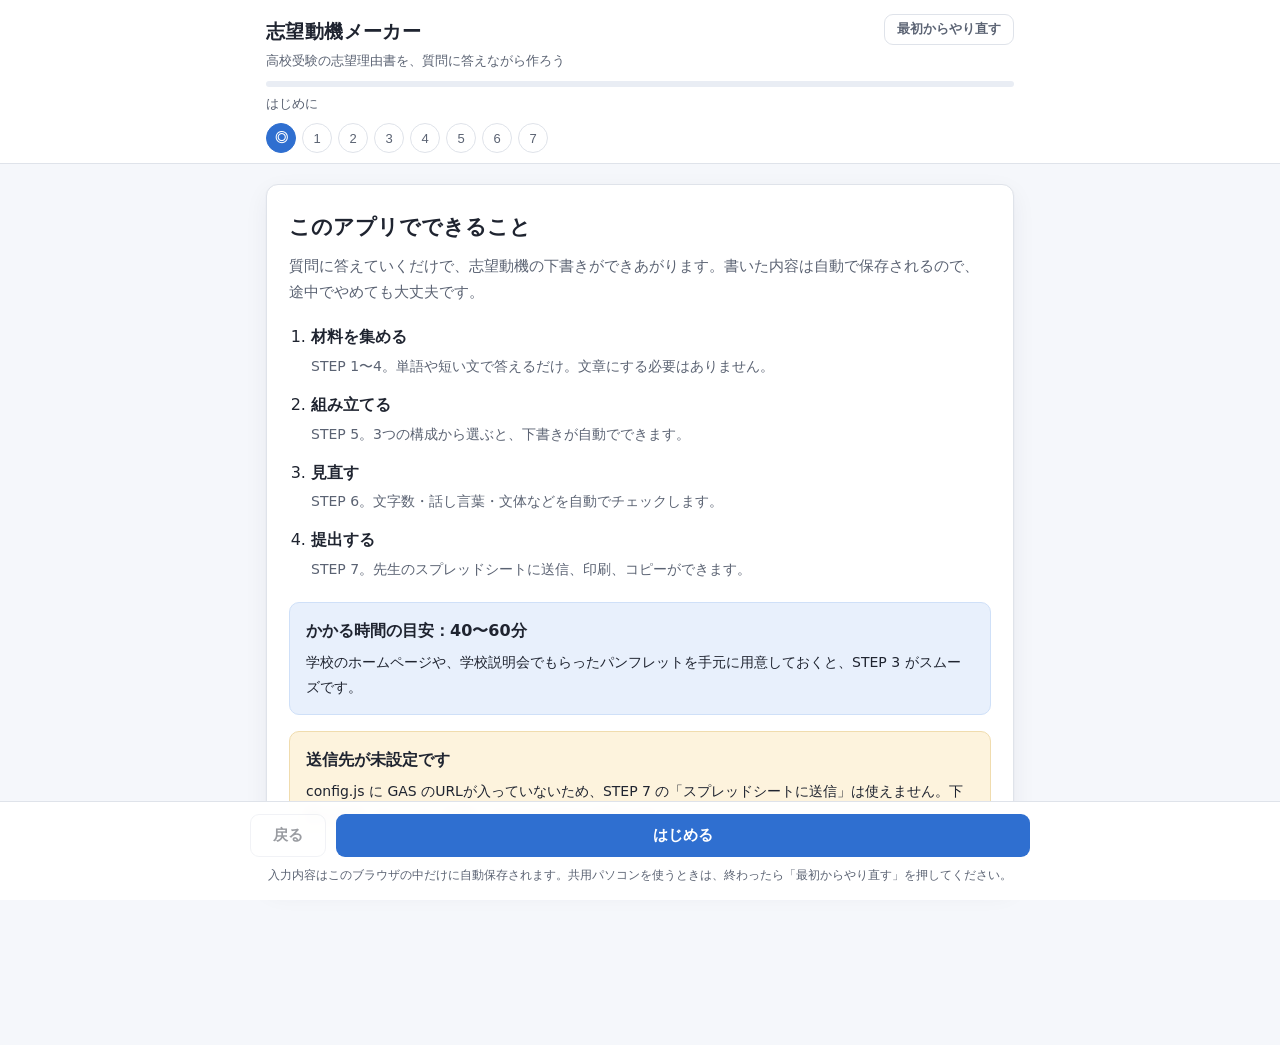
==== index.html @ b49b12eb "志望動機メーカー（高校受験向け志望理由書作成アプリ）を作成 構想からステップを踏んで実装した、中学生が高校受験の志望動機を 自分の言葉でまとめるためのWebアプリ。  ## 構成 - 7ステップのワー" ====
<!DOCTYPE html>
<html lang="ja">
<head>
  <meta charset="UTF-8">
  <meta name="viewport" content="width=device-width, initial-scale=1">
  <title>志望動機メーカー｜高校受験の志望理由書づくり</title>
  <meta name="description" content="質問に答えるだけで、高校受験の志望動機（志望理由書）の下書きが作れるワークシートアプリ。">
  <link rel="stylesheet" href="assets/css/style.css">
</head>
<body>

  <header class="header">
    <div class="header__inner">
      <div class="header__titles">
        <h1 id="appTitle">志望動機メーカー</h1>
        <p id="appSubtitle"></p>
      </div>
      <button type="button" id="resetBtn" class="btn btn--ghost">最初からやり直す</button>
    </div>

    <div class="progress">
      <div class="progress__track"><i id="progressFill" class="progress__fill"></i></div>
      <div class="progress__meta">
        <span id="stepLabel"></span>
        <span id="saveIndicator" class="saveIndicator">保存しました</span>
      </div>
      <nav id="stepTabs" class="tabs" aria-label="ステップ移動"></nav>
    </div>
  </header>

  <main id="view" class="view"></main>

  <footer class="footer">
    <div class="footer__nav">
      <button type="button" id="prevBtn" class="btn btn--sub">戻る</button>
      <button type="button" id="nextBtn" class="btn btn--primary">次へ進む</button>
    </div>
    <p class="footer__note">入力内容はこのブラウザの中だけに自動保存されます。共用パソコンを使うときは、終わったら「最初からやり直す」を押してください。</p>
  </footer>

  <!-- 印刷専用（画面には表示されない） -->
  <div id="printArea" class="printArea" aria-hidden="true"></div>

  <script src="config.js"></script>
  <script src="assets/js/questions.js"></script>
  <script src="assets/js/compose.js"></script>
  <script src="assets/js/checklist.js"></script>
  <script src="assets/js/api.js"></script>
  <script src="assets/js/app.js"></script>
</body>
</html>
---- assets/css/style.css ----
/* ===== 基本 ===== */
:root {
  --ink: #1f2430;
  --ink-soft: #5b6373;
  --line: #dfe3ea;
  --bg: #f5f7fb;
  --card: #ffffff;
  --brand: #2f6fd0;
  --brand-dark: #245aad;
  --brand-soft: #e8f0fc;
  --ok: #1f8a5b;
  --ok-soft: #e6f5ee;
  --warn: #b57a00;
  --warn-soft: #fdf3dd;
  --err: #c53c3c;
  --err-soft: #fbeaea;
  --radius: 12px;
  --shadow: 0 1px 2px rgba(20, 30, 60, .06), 0 8px 24px rgba(20, 30, 60, .06);
}

* { box-sizing: border-box; }

body {
  margin: 0;
  padding: 0 0 140px;
  background: var(--bg);
  color: var(--ink);
  font-family: "Hiragino Kaku Gothic ProN", "Noto Sans JP", "Yu Gothic", Meiryo, system-ui, sans-serif;
  font-size: 16px;
  line-height: 1.8;
  -webkit-text-size-adjust: 100%;
}

/* ===== ヘッダー ===== */
.header {
  position: sticky;
  top: 0;
  z-index: 20;
  background: #fff;
  border-bottom: 1px solid var(--line);
}

.header__inner {
  max-width: 780px;
  margin: 0 auto;
  padding: 14px 16px 8px;
  display: flex;
  align-items: flex-start;
  gap: 12px;
}

.header__titles { flex: 1; min-width: 0; }
.header h1 { margin: 0; font-size: 19px; letter-spacing: .02em; }
.header p { margin: 2px 0 0; font-size: 12.5px; color: var(--ink-soft); }

.progress { max-width: 780px; margin: 0 auto; padding: 0 16px 10px; }
.progress__track { height: 6px; background: #e9edf4; border-radius: 999px; overflow: hidden; }
.progress__fill { display: block; height: 100%; width: 0; background: linear-gradient(90deg, var(--brand), #4f97e8); transition: width .35s ease; }
.progress__meta { display: flex; justify-content: space-between; align-items: center; margin-top: 6px; font-size: 12.5px; color: var(--ink-soft); }

.saveIndicator { opacity: 0; transition: opacity .3s; color: var(--ok); font-weight: 600; }
.saveIndicator.is-visible { opacity: 1; }

.tabs { display: flex; gap: 6px; margin-top: 8px; flex-wrap: wrap; }
.tab {
  width: 30px; height: 30px; border-radius: 50%;
  border: 1px solid var(--line); background: #fff; color: var(--ink-soft);
  font-size: 13px; cursor: pointer; transition: .15s;
}
.tab:hover { border-color: var(--brand); color: var(--brand); }
.tab.is-done { background: var(--brand-soft); border-color: var(--brand-soft); color: var(--brand-dark); }
.tab.is-on { background: var(--brand); border-color: var(--brand); color: #fff; font-weight: 700; }

/* ===== レイアウト ===== */
.view { max-width: 780px; margin: 20px auto; padding: 0 16px; }

.card {
  background: var(--card);
  border: 1px solid var(--line);
  border-radius: var(--radius);
  box-shadow: var(--shadow);
  padding: 24px 22px;
}

.card__title { margin: 0 0 6px; font-size: 21px; }
.card__sub { margin: 28px 0 8px; font-size: 16px; padding-top: 18px; border-top: 1px solid var(--line); }
.lead { margin: 0 0 18px; color: var(--ink-soft); font-size: 14.5px; }

/* ===== はじめに ===== */
.flow { margin: 0 0 18px; padding-left: 22px; }
.flow li { margin-bottom: 10px; }
.flow strong { display: block; font-size: 15.5px; }
.flow span { font-size: 14px; color: var(--ink-soft); }

.notice {
  border-radius: 10px; padding: 14px 16px; margin: 16px 0;
  background: var(--brand-soft); border: 1px solid #cfe0f8;
}
.notice p { margin: 4px 0 0; font-size: 14px; }
.notice--tip { background: #f3f6fa; border-color: var(--line); }
.notice--warn { background: var(--warn-soft); border-color: #f0dcae; }

/* ===== 入力欄 ===== */
.field { margin-bottom: 26px; }
.field__label { display: flex; align-items: center; gap: 8px; font-weight: 700; font-size: 15.5px; margin-bottom: 4px; }
.field__hint { margin: 0 0 8px; font-size: 13px; color: var(--ink-soft); }
.field__count { text-align: right; font-size: 12px; color: var(--ink-soft); margin-top: 4px; }
.field__error { margin: 6px 0 0; font-size: 13px; color: var(--err); font-weight: 600; }
.field.has-error .input { border-color: var(--err); background: var(--err-soft); }

.badge { font-size: 11px; font-weight: 700; padding: 1px 7px; border-radius: 999px; letter-spacing: .04em; }
.badge--required { background: var(--err-soft); color: var(--err); }

.input {
  width: 100%; padding: 11px 13px; font-size: 16px; line-height: 1.7;
  color: var(--ink); background: #fff;
  border: 1px solid var(--line); border-radius: 9px;
  font-family: inherit; transition: border-color .15s, box-shadow .15s;
}
.input:focus { outline: none; border-color: var(--brand); box-shadow: 0 0 0 3px rgba(47, 111, 208, .14); }
.input--area { resize: vertical; }
.input--num { width: 140px; }
.input--body { min-height: 340px; font-size: 16px; line-height: 2.0; resize: vertical; }

select.input { appearance: none; background-image: url("data:image/svg+xml;charset=utf8,%3Csvg xmlns='http://www.w3.org/2000/svg' width='12' height='8'%3E%3Cpath d='M1 1l5 5 5-5' stroke='%235b6373' stroke-width='1.6' fill='none'/%3E%3C/svg%3E"); background-repeat: no-repeat; background-position: right 14px center; padding-right: 36px; }

/* ===== チップ ===== */
.chips { display: flex; flex-wrap: wrap; gap: 8px; }
.chip {
  padding: 8px 14px; font-size: 14px; font-family: inherit;
  border: 1px solid var(--line); background: #fff; color: var(--ink);
  border-radius: 999px; cursor: pointer; transition: .15s;
}
.chip:hover { border-color: var(--brand); color: var(--brand); }
.chip.is-on { background: var(--brand); border-color: var(--brand); color: #fff; font-weight: 600; }
.chip--add { border-style: dashed; color: var(--ink-soft); }

/* ===== なぜなぜ深掘り ===== */
.why { border-left: 3px solid var(--brand-soft); padding-left: 16px; }
.why__step { margin-bottom: 18px; }
.why__quote { font-size: 13px; color: var(--ink-soft); background: #f6f8fb; border-radius: 8px; padding: 8px 12px; margin-bottom: 8px; }
.why__quoteLabel { display: block; font-size: 11px; letter-spacing: .06em; color: #8a93a5; }
.why__quoteText { display: block; color: var(--ink); }
.why__ask { display: flex; align-items: center; gap: 8px; font-weight: 700; font-size: 14.5px; margin-bottom: 6px; }
.why__no { background: var(--brand); color: #fff; font-size: 11.5px; padding: 2px 9px; border-radius: 999px; letter-spacing: .04em; }

/* ===== テンプレート選択 ===== */
.templates { display: grid; grid-template-columns: repeat(auto-fit, minmax(210px, 1fr)); gap: 10px; margin-bottom: 18px; }
.tplCard {
  text-align: left; padding: 14px; border-radius: 10px; cursor: pointer;
  border: 1.5px solid var(--line); background: #fff; font-family: inherit; transition: .15s;
  display: flex; flex-direction: column; gap: 5px;
}
.tplCard:hover { border-color: var(--brand); }
.tplCard.is-on { border-color: var(--brand); background: var(--brand-soft); }
.tplCard__name { font-weight: 700; font-size: 15.5px; }
.tplCard__summary { font-size: 13px; color: var(--ink-soft); line-height: 1.65; }
.tplCard__order { font-size: 11.5px; color: var(--brand-dark); background: #fff; border: 1px solid #cfe0f8; border-radius: 6px; padding: 4px 7px; line-height: 1.5; }

/* ===== 文字数メーター ===== */
.meter { margin-top: 10px; }
.meter__head { display: flex; justify-content: space-between; font-size: 13px; margin-bottom: 5px; }
.meter__num { font-weight: 700; }
.meter__state--good { color: var(--ok); }
.meter__state--low { color: var(--ink-soft); }
.meter__state--over { color: var(--err); }
.meter__bar { height: 8px; background: #e9edf4; border-radius: 999px; overflow: hidden; }
.meter__fill { display: block; height: 100%; transition: width .3s; }
.meter__fill--good { background: var(--ok); }
.meter__fill--low { background: #9db4d6; }
.meter__fill--over { background: var(--err); }

/* ===== チェック結果 ===== */
.scoreRow { display: flex; gap: 8px; margin-bottom: 16px; flex-wrap: wrap; }
.score { font-size: 13px; font-weight: 700; padding: 5px 12px; border-radius: 999px; }
.score--ok { background: var(--ok-soft); color: var(--ok); }
.score--warn { background: var(--warn-soft); color: var(--warn); }
.score--error { background: var(--err-soft); color: var(--err); }

.checks { list-style: none; margin: 0; padding: 0; }
.check { border: 1px solid var(--line); border-radius: 10px; padding: 12px 14px; margin-bottom: 8px; }
.check__head { display: flex; align-items: center; gap: 9px; }
.check__icon { width: 22px; height: 22px; border-radius: 50%; display: grid; place-items: center; font-size: 13px; font-weight: 700; color: #fff; flex: none; }
.check__label { font-weight: 700; font-size: 15px; }
.check__msg { margin: 5px 0 0 31px; font-size: 13.5px; color: var(--ink-soft); }
.check__samples { margin: 6px 0 0 31px; padding-left: 18px; font-size: 13px; color: var(--ink); }
.check--ok { background: #fbfdfc; }
.check--ok .check__icon { background: var(--ok); }
.check--warn { background: var(--warn-soft); border-color: #f0dcae; }
.check--warn .check__icon { background: var(--warn); }
.check--error { background: var(--err-soft); border-color: #f0c4c4; }
.check--error .check__icon { background: var(--err); }

.manual { list-style: none; margin: 0; padding: 0; }
.manual li { display: flex; gap: 10px; align-items: flex-start; padding: 8px 0; border-bottom: 1px dashed var(--line); }
.manual input { margin-top: 6px; width: 18px; height: 18px; flex: none; }
.manual label { font-size: 14.5px; cursor: pointer; }

/* ===== プレビュー・まとめ ===== */
.preview { margin-top: 20px; }
.preview summary { cursor: pointer; font-size: 14px; color: var(--brand-dark); font-weight: 600; }
.preview__body {
  white-space: pre-wrap; margin-top: 10px; padding: 18px;
  background: #fbfcfe; border: 1px solid var(--line); border-radius: 10px;
  font-size: 15.5px; line-height: 2.0;
}
.preview__body--final { margin: 14px 0 18px; background: #fff; }

.summary { display: grid; grid-template-columns: auto 1fr; gap: 6px 16px; margin: 0 0 16px; font-size: 14.5px; }
.summary dt { color: var(--ink-soft); }
.summary dd { margin: 0; font-weight: 600; }

.status { margin: 10px 0 0; font-size: 14px; min-height: 1.6em; }
.status--ok { color: var(--ok); font-weight: 700; }
.status--error { color: var(--err); font-weight: 700; }

/* ===== ボタン ===== */
.btn {
  font-family: inherit; font-size: 15px; font-weight: 600;
  padding: 11px 22px; border-radius: 9px; cursor: pointer;
  border: 1px solid transparent; transition: .15s;
}
.btn:disabled { opacity: .45; cursor: not-allowed; }
.btn--primary { background: var(--brand); color: #fff; }
.btn--primary:not(:disabled):hover { background: var(--brand-dark); }
.btn--sub { background: #fff; border-color: var(--line); color: var(--ink); }
.btn--sub:not(:disabled):hover { border-color: var(--brand); color: var(--brand); }
.btn--ghost { background: transparent; border-color: var(--line); color: var(--ink-soft); font-size: 12.5px; padding: 6px 12px; flex: none; }
.btn--wide { width: 100%; padding: 15px; font-size: 16px; margin-top: 6px; }

.toolbar { display: flex; align-items: center; gap: 12px; margin: 12px 0; }
.toolbar--wrap { flex-wrap: wrap; margin-top: 18px; }
.toolbar__note { font-size: 13px; color: var(--ink-soft); }

/* ===== フッター ===== */
.footer {
  position: fixed; bottom: 0; left: 0; right: 0; z-index: 20;
  background: rgba(255, 255, 255, .96); backdrop-filter: blur(6px);
  border-top: 1px solid var(--line); padding: 12px 16px 14px;
}
.footer__nav { max-width: 780px; margin: 0 auto; display: flex; gap: 10px; }
.footer__nav .btn--primary { flex: 1; }
.footer__note { max-width: 780px; margin: 8px auto 0; font-size: 11.5px; color: var(--ink-soft); text-align: center; }

/* ===== スマホ ===== */
@media (max-width: 560px) {
  body { font-size: 15.5px; }
  .card { padding: 20px 16px; border-radius: 10px; }
  .card__title { font-size: 19px; }
  .templates { grid-template-columns: 1fr; }
  .view { margin: 14px auto; }
}

/* ===== 印刷 ===== */
.printArea { display: none; }

@media print {
  .header, .footer, .view { display: none !important; }
  body { background: #fff; padding: 0; }
  .printArea { display: block; padding: 12mm; }
  .printArea h1 { font-size: 18pt; margin: 0 0 10pt; border-bottom: 1px solid #000; padding-bottom: 6pt; }
  .printMeta { font-size: 10.5pt; margin: 0 0 4pt; }
  .printBody {
    margin-top: 14pt; font-size: 12pt; line-height: 2.1;
    font-family: "Hiragino Mincho ProN", "Yu Mincho", serif;
  }
}
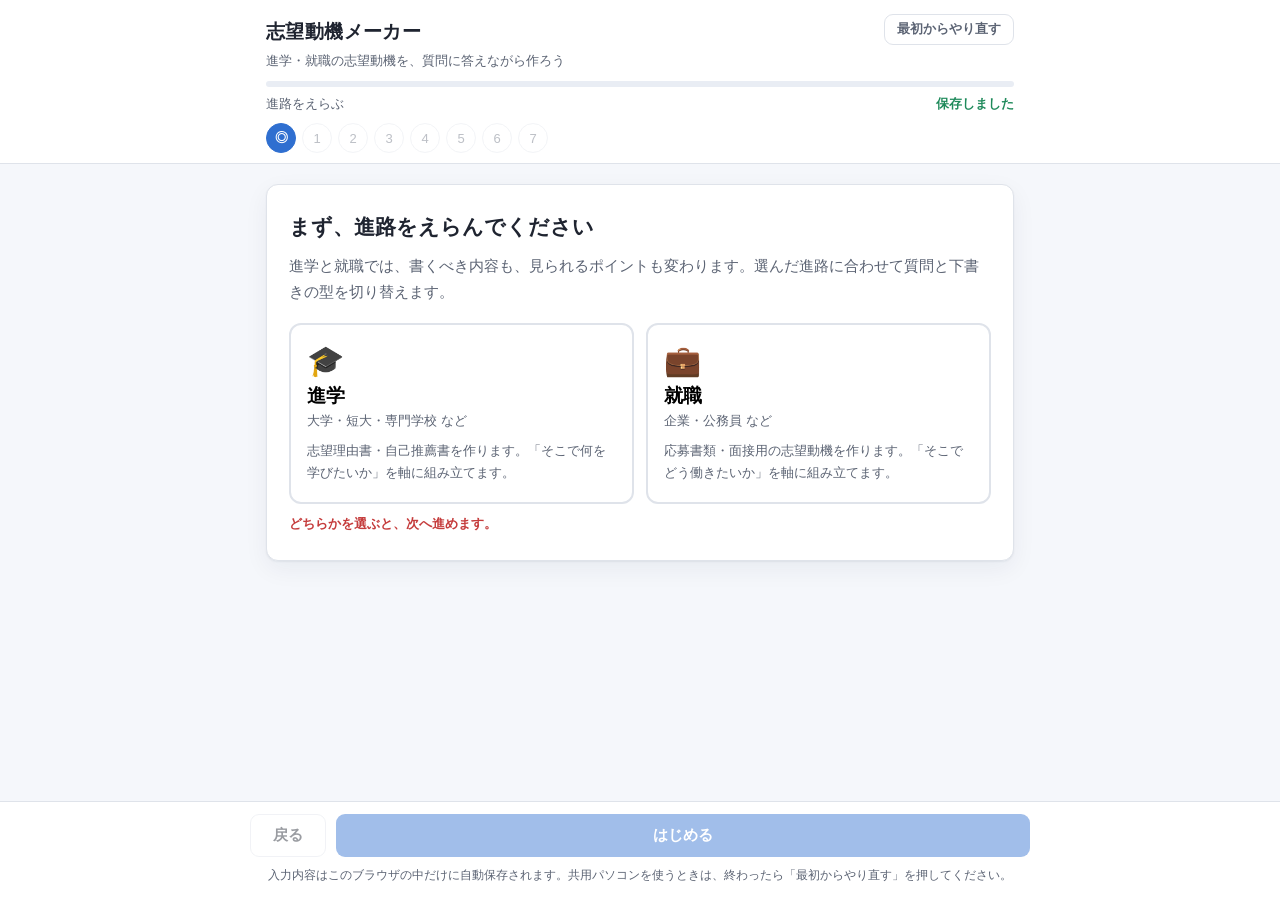
==== commit c17b95fc: "進学・就職の両方に対応し、最初に進路を選ぶ形に変更 高校生が卒業後の進路（進学／就職）に向けた志望動機を作れるよう、 STEP 0 で進路を選び、その先の設問・生成文・チェック項目をすべて 切り替える" ====
--- a/index.html
+++ b/index.html
@@ -3,8 +3,8 @@
 <head>
   <meta charset="UTF-8">
   <meta name="viewport" content="width=device-width, initial-scale=1">
-  <title>志望動機メーカー｜高校受験の志望理由書づくり</title>
-  <meta name="description" content="質問に答えるだけで、高校受験の志望動機（志望理由書）の下書きが作れるワークシートアプリ。">
+  <title>志望動機メーカー｜進学・就職の志望動機づくり</title>
+  <meta name="description" content="進学（大学・専門学校）と就職の両方に対応。質問に答えるだけで志望動機・志望理由書の下書きが作れるワークシートアプリ。">
   <link rel="stylesheet" href="assets/css/style.css">
 </head>
 <body>
--- a/assets/css/style.css
+++ b/assets/css/style.css
@@ -70,6 +70,8 @@
 .tab:hover { border-color: var(--brand); color: var(--brand); }
 .tab.is-done { background: var(--brand-soft); border-color: var(--brand-soft); color: var(--brand-dark); }
 .tab.is-on { background: var(--brand); border-color: var(--brand); color: #fff; font-weight: 700; }
+.tab:disabled { opacity: .4; cursor: not-allowed; }
+.tab:disabled:hover { border-color: var(--line); color: var(--ink-soft); }
 
 /* ===== レイアウト ===== */
 .view { max-width: 780px; margin: 20px auto; padding: 0 16px; }
@@ -99,6 +101,20 @@
 .notice p { margin: 4px 0 0; font-size: 14px; }
 .notice--tip { background: #f3f6fa; border-color: var(--line); }
 .notice--warn { background: var(--warn-soft); border-color: #f0dcae; }
+
+/* ===== 進路の選択 ===== */
+.courses { display: grid; grid-template-columns: 1fr 1fr; gap: 12px; margin-bottom: 8px; }
+.courseCard {
+  display: flex; flex-direction: column; align-items: flex-start; gap: 4px;
+  text-align: left; padding: 18px 16px; cursor: pointer; font-family: inherit;
+  border: 2px solid var(--line); border-radius: 12px; background: #fff; transition: .15s;
+}
+.courseCard:hover { border-color: var(--brand); transform: translateY(-1px); }
+.courseCard.is-on { border-color: var(--brand); background: var(--brand-soft); box-shadow: 0 0 0 3px rgba(47, 111, 208, .12); }
+.courseCard__icon { font-size: 30px; line-height: 1.2; }
+.courseCard__name { font-size: 19px; font-weight: 700; }
+.courseCard__sub { font-size: 12.5px; color: var(--ink-soft); }
+.courseCard__desc { font-size: 13px; color: var(--ink-soft); line-height: 1.7; margin-top: 6px; }
 
 /* ===== 入力欄 ===== */
 .field { margin-bottom: 26px; }
@@ -248,6 +264,7 @@
   .card { padding: 20px 16px; border-radius: 10px; }
   .card__title { font-size: 19px; }
   .templates { grid-template-columns: 1fr; }
+  .courses { grid-template-columns: 1fr; }
   .view { margin: 14px auto; }
 }
 
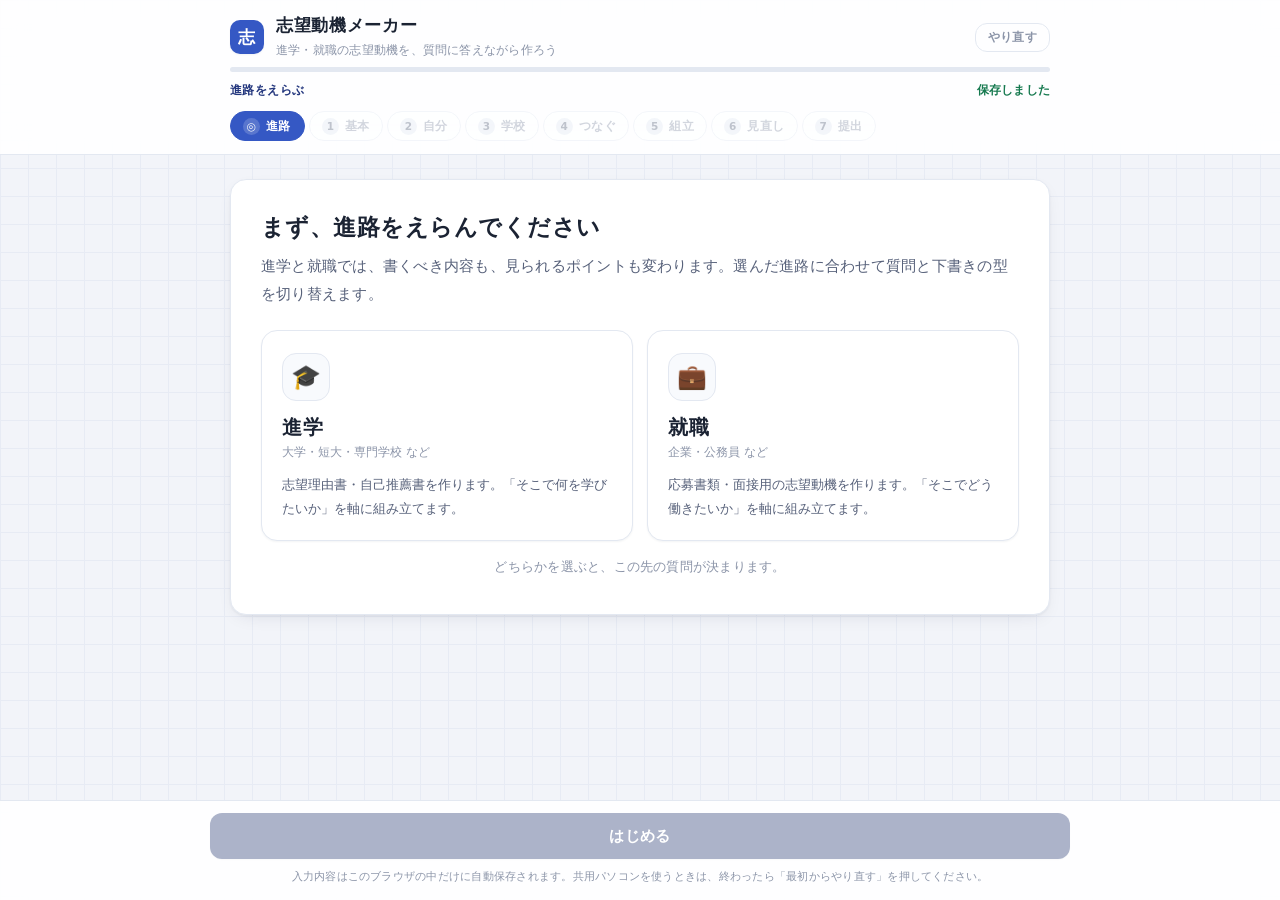
==== commit 08eda3fd: "UIデザインを作り直す 汎用的な青いフォームのままで、このアプリ固有の性格が出ていなかった。 「進路指導室の机の上にある、ノートと下敷き」をコンセプトに、 CSS をデザインシステムとして書き直した。" ====
--- a/index.html
+++ b/index.html
@@ -5,17 +5,21 @@
   <meta name="viewport" content="width=device-width, initial-scale=1">
   <title>志望動機メーカー｜進学・就職の志望動機づくり</title>
   <meta name="description" content="進学（大学・専門学校）と就職の両方に対応。質問に答えるだけで志望動機・志望理由書の下書きが作れるワークシートアプリ。">
+  <meta name="theme-color" content="#ffffff" media="(prefers-color-scheme: light)">
+  <meta name="theme-color" content="#191e29" media="(prefers-color-scheme: dark)">
+  <link rel="icon" href="data:image/svg+xml,%3Csvg xmlns='http://www.w3.org/2000/svg' viewBox='0 0 32 32'%3E%3Crect width='32' height='32' rx='8' fill='%233558c4'/%3E%3Cpath d='M9 10h14M9 16h14M9 22h9' stroke='white' stroke-width='2.4' stroke-linecap='round'/%3E%3C/svg%3E">
   <link rel="stylesheet" href="assets/css/style.css">
 </head>
 <body>
 
   <header class="header">
     <div class="header__inner">
+      <span class="header__mark" aria-hidden="true">志</span>
       <div class="header__titles">
         <h1 id="appTitle">志望動機メーカー</h1>
         <p id="appSubtitle"></p>
       </div>
-      <button type="button" id="resetBtn" class="btn btn--ghost">最初からやり直す</button>
+      <button type="button" id="resetBtn" class="btn btn--ghost">やり直す</button>
     </div>
 
     <div class="progress">
--- a/assets/css/style.css
+++ b/assets/css/style.css
@@ -1,284 +1,1244 @@
-/* ===== 基本 ===== */
+@charset "UTF-8";
+
+/* ==========================================================================
+   志望動機メーカー ─ デザインシステム
+
+   考え方
+     - 進路指導室の机の上にある「ノートと下敷き」のような、落ち着いた文房具感
+     - 進学＝藍、就職＝深い青緑。選んだ進路でアプリ全体の色が変わる
+     - UIはゴシック、生徒が書いた「作品」（本文・プレビュー）は明朝
+     - ライト／ダークどちらでも読める
+   ========================================================================== */
+
+/* --------------------------------------------------------------------------
+   1. トークン
+   -------------------------------------------------------------------------- */
 :root {
-  --ink: #1f2430;
-  --ink-soft: #5b6373;
-  --line: #dfe3ea;
-  --bg: #f5f7fb;
-  --card: #ffffff;
-  --brand: #2f6fd0;
-  --brand-dark: #245aad;
-  --brand-soft: #e8f0fc;
-  --ok: #1f8a5b;
+  /* 進路ごとのアクセント（body[data-course] で切り替わる） */
+  --accent: #3558c4;
+  --accent-strong: #2a47a5;
+  --accent-soft: #eaefff;
+  --accent-line: #c9d6f8;
+  --accent-ink: #24377e;
+
+  /* 無彩色 */
+  --ink: #1b2333;
+  --ink-2: #57617a;
+  --ink-3: #8b94a8;
+  --bg: #f2f4f9;
+  --bg-grain: #e7ebf4;
+  --surface: #ffffff;
+  --surface-2: #f8fafd;
+  --line: #e3e8f1;
+  --line-2: #eef1f7;
+
+  /* 意味色 */
+  --ok: #16794f;
   --ok-soft: #e6f5ee;
-  --warn: #b57a00;
-  --warn-soft: #fdf3dd;
-  --err: #c53c3c;
-  --err-soft: #fbeaea;
-  --radius: 12px;
-  --shadow: 0 1px 2px rgba(20, 30, 60, .06), 0 8px 24px rgba(20, 30, 60, .06);
-}
-
-* { box-sizing: border-box; }
+  --ok-line: #bde3d1;
+  --warn: #9a6a00;
+  --warn-soft: #fdf4e0;
+  --warn-line: #f0dfb2;
+  --err: #bf3b3b;
+  --err-soft: #fceded;
+  --err-line: #f2c9c9;
+  --star: #e0a222;
+
+  /* かたち */
+  --r-sm: 8px;
+  --r-md: 12px;
+  --r-lg: 16px;
+  --r-full: 999px;
+
+  --shadow-1: 0 1px 2px rgba(20, 30, 60, .05);
+  --shadow-2: 0 1px 3px rgba(20, 30, 60, .06), 0 6px 18px -6px rgba(20, 30, 60, .10);
+  --shadow-3: 0 2px 6px rgba(20, 30, 60, .07), 0 18px 40px -14px rgba(20, 30, 60, .18);
+  --ring: 0 0 0 3px color-mix(in srgb, var(--accent) 22%, transparent);
+
+  /* 文字 */
+  --font-ui: "Hiragino Kaku Gothic ProN", "Noto Sans JP", "Yu Gothic", Meiryo, system-ui, sans-serif;
+  --font-serif: "Hiragino Mincho ProN", "Yu Mincho", "Noto Serif JP", "Georgia", serif;
+
+  --header-h: 118px;
+  --footer-h: 92px;
+}
+
+/* 進学 */
+body[data-course="shingaku"] {
+  --accent: #3558c4;
+  --accent-strong: #2a47a5;
+  --accent-soft: #eaefff;
+  --accent-line: #c9d6f8;
+  --accent-ink: #24377e;
+}
+
+/* 就職 */
+body[data-course="shushoku"] {
+  --accent: #0e7490;
+  --accent-strong: #0b5c73;
+  --accent-soft: #e4f4f8;
+  --accent-line: #bbdfe9;
+  --accent-ink: #0a4d60;
+}
+
+/* アクセント色の上に置く文字色。ライトでは白、ダークでは暗い色にする */
+:root { --on-accent: #ffffff; }
+
+@media (prefers-color-scheme: dark) {
+  :root {
+    --on-accent: #10141c;
+    --accent: #8aa4f5;
+    --accent-strong: #a5b9ff;
+    --accent-soft: #1e2740;
+    --accent-line: #33406a;
+    --accent-ink: #b9c8ff;
+
+    --ink: #e7ebf4;
+    --ink-2: #a3adc2;
+    --ink-3: #79839a;
+    --bg: #11141b;
+    --bg-grain: #151924;
+    --surface: #191e29;
+    --surface-2: #1f2532;
+    --line: #2b3242;
+    --line-2: #232a38;
+
+    --ok: #5fc79b;
+    --ok-soft: #122b22;
+    --ok-line: #2c5a46;
+    --warn: #e0b054;
+    --warn-soft: #2c2413;
+    --warn-line: #5c4a22;
+    --err: #f08a8a;
+    --err-soft: #2e1a1c;
+    --err-line: #5f3235;
+    --star: #f0b642;
+
+    --shadow-1: 0 1px 2px rgba(0, 0, 0, .3);
+    --shadow-2: 0 1px 3px rgba(0, 0, 0, .35), 0 6px 18px -6px rgba(0, 0, 0, .5);
+    --shadow-3: 0 2px 6px rgba(0, 0, 0, .4), 0 18px 40px -14px rgba(0, 0, 0, .6);
+  }
+
+  body[data-course="shingaku"] {
+    --accent: #8aa4f5; --accent-strong: #a5b9ff; --accent-soft: #1e2740;
+    --accent-line: #33406a; --accent-ink: #b9c8ff;
+  }
+  body[data-course="shushoku"] {
+    --accent: #55c2dc; --accent-strong: #7ad4e9; --accent-soft: #102b33;
+    --accent-line: #1f4d5c; --accent-ink: #8fdcef;
+  }
+}
+
+/* --------------------------------------------------------------------------
+   2. ベース
+   -------------------------------------------------------------------------- */
+*, *::before, *::after { box-sizing: border-box; }
+
+html {
+  -webkit-text-size-adjust: 100%;
+  color-scheme: light dark;
+}
 
 body {
   margin: 0;
-  padding: 0 0 140px;
-  background: var(--bg);
+  padding: 0 0 calc(var(--footer-h) + 28px);
+  background-color: var(--bg);
+  /* ごく薄い方眼。ノートの下敷きのような質感 */
+  background-image:
+    linear-gradient(var(--bg-grain) 1px, transparent 1px),
+    linear-gradient(90deg, var(--bg-grain) 1px, transparent 1px);
+  background-size: 28px 28px;
   color: var(--ink);
-  font-family: "Hiragino Kaku Gothic ProN", "Noto Sans JP", "Yu Gothic", Meiryo, system-ui, sans-serif;
+  font-family: var(--font-ui);
   font-size: 16px;
-  line-height: 1.8;
-  -webkit-text-size-adjust: 100%;
-}
-
-/* ===== ヘッダー ===== */
+  line-height: 1.9;
+  letter-spacing: .015em;
+  transition: background-color .3s;
+}
+
+h1, h2, h3 { line-height: 1.5; letter-spacing: .01em; }
+
+:focus-visible {
+  outline: 2px solid var(--accent);
+  outline-offset: 2px;
+  border-radius: 4px;
+}
+
+@media (prefers-reduced-motion: reduce) {
+  *, *::before, *::after {
+    animation-duration: .001ms !important;
+    transition-duration: .001ms !important;
+  }
+}
+
+/* --------------------------------------------------------------------------
+   3. ヘッダー
+   -------------------------------------------------------------------------- */
 .header {
   position: sticky;
   top: 0;
-  z-index: 20;
-  background: #fff;
+  z-index: 30;
+  background: color-mix(in srgb, var(--surface) 88%, transparent);
+  backdrop-filter: saturate(1.6) blur(12px);
+  -webkit-backdrop-filter: saturate(1.6) blur(12px);
   border-bottom: 1px solid var(--line);
 }
 
 .header__inner {
-  max-width: 780px;
+  max-width: 860px;
   margin: 0 auto;
-  padding: 14px 16px 8px;
+  padding: 13px 20px 6px;
   display: flex;
+  align-items: center;
+  gap: 12px;
+}
+
+.header__mark {
+  width: 34px; height: 34px; flex: none;
+  border-radius: 10px;
+  display: grid; place-items: center;
+  background: var(--accent);
+  color: var(--on-accent);
+  font-size: 17px; font-weight: 700;
+  box-shadow: var(--shadow-1);
+  transition: background-color .3s;
+}
+
+.header__titles { flex: 1; min-width: 0; }
+
+.header h1 {
+  margin: 0;
+  font-size: 17px;
+  font-weight: 700;
+  letter-spacing: .04em;
+}
+
+.header p {
+  margin: 1px 0 0;
+  font-size: 11.5px;
+  color: var(--ink-3);
+  letter-spacing: .02em;
+  white-space: nowrap;
+  overflow: hidden;
+  text-overflow: ellipsis;
+}
+
+/* 進捗 */
+.progress { max-width: 860px; margin: 0 auto; padding: 0 20px 11px; }
+
+.progress__track {
+  height: 5px;
+  background: var(--line);
+  border-radius: var(--r-full);
+  overflow: hidden;
+}
+
+.progress__fill {
+  display: block;
+  height: 100%;
+  width: 0;
+  border-radius: var(--r-full);
+  background: linear-gradient(90deg, var(--accent), color-mix(in srgb, var(--accent) 55%, #fff));
+  transition: width .45s cubic-bezier(.2, .8, .2, 1), background-color .3s;
+}
+
+.progress__meta {
+  display: flex;
+  justify-content: space-between;
+  align-items: baseline;
+  gap: 12px;
+  margin-top: 7px;
+  font-size: 12px;
+}
+
+#stepLabel {
+  font-weight: 700;
+  letter-spacing: .04em;
+  color: var(--accent-ink);
+}
+
+.saveIndicator {
+  opacity: 0;
+  transform: translateY(-2px);
+  transition: opacity .35s, transform .35s;
+  color: var(--ok);
+  font-weight: 700;
+  font-size: 11.5px;
+  white-space: nowrap;
+}
+.saveIndicator.is-visible { opacity: 1; transform: none; }
+
+/* ステップの導線 */
+.tabs {
+  display: flex;
+  gap: 4px;
+  margin-top: 9px;
+  overflow-x: auto;
+  scrollbar-width: none;
+  padding-bottom: 2px;
+}
+.tabs::-webkit-scrollbar { display: none; }
+
+.tab {
+  flex: none;
+  display: inline-flex;
+  align-items: center;
+  gap: 6px;
+  height: 30px;
+  padding: 0 10px;
+  border-radius: var(--r-full);
+  border: 1px solid var(--line);
+  background: var(--surface);
+  color: var(--ink-3);
+  font-family: inherit;
+  font-size: 12px;
+  font-weight: 600;
+  letter-spacing: .02em;
+  cursor: pointer;
+  transition: .18s ease;
+  white-space: nowrap;
+}
+.tab__no {
+  display: grid; place-items: center;
+  width: 17px; height: 17px;
+  border-radius: 50%;
+  background: var(--line);
+  color: var(--ink-2);
+  font-size: 10.5px;
+  transition: .18s ease;
+}
+.tab__label { letter-spacing: .04em; }
+
+.tab:hover:not(:disabled) { border-color: var(--accent-line); color: var(--accent-ink); }
+.tab.is-done { border-color: var(--accent-line); color: var(--accent-ink); }
+.tab.is-done .tab__no { background: var(--accent-soft); color: var(--accent-ink); }
+.tab.is-on {
+  background: var(--accent);
+  border-color: var(--accent);
+  color: var(--on-accent);
+  padding-right: 13px;
+}
+.tab.is-on .tab__no { background: color-mix(in srgb, var(--on-accent) 18%, transparent); color: var(--on-accent); }
+.tab:disabled { opacity: .38; cursor: not-allowed; }
+
+@media (min-width: 720px) {
+  .tab { padding: 0 12px; }
+}
+
+/* --------------------------------------------------------------------------
+   4. レイアウトとカード
+   -------------------------------------------------------------------------- */
+.view {
+  max-width: 860px;
+  margin: 24px auto;
+  padding: 0 20px;
+}
+
+.card {
+  background: var(--surface);
+  border: 1px solid var(--line);
+  border-radius: var(--r-lg);
+  box-shadow: var(--shadow-2);
+  padding: 30px 30px 34px;
+  animation: rise .38s cubic-bezier(.2, .8, .2, 1) both;
+}
+
+@keyframes rise {
+  from { opacity: 0; transform: translateY(10px); }
+  to { opacity: 1; transform: none; }
+}
+
+.card__title {
+  margin: 0 0 7px;
+  font-size: 23px;
+  font-weight: 700;
+  letter-spacing: .02em;
+}
+
+/* 「STEP 3」の部分だけ色を変える */
+.card__step {
+  display: block;
+  font-size: 12px;
+  font-weight: 700;
+  letter-spacing: .16em;
+  color: var(--accent);
+  margin-bottom: 3px;
+}
+
+.card__sub {
+  margin: 34px 0 12px;
+  padding-top: 22px;
+  border-top: 1px solid var(--line-2);
+  font-size: 16.5px;
+  font-weight: 700;
+}
+
+.lead {
+  margin: 0 0 22px;
+  color: var(--ink-2);
+  font-size: 14.5px;
+  line-height: 1.95;
+}
+
+/* 説明ボックス */
+.notice {
+  position: relative;
+  border-radius: var(--r-md);
+  padding: 15px 17px;
+  margin: 18px 0;
+  background: var(--accent-soft);
+  border: 1px solid var(--accent-line);
+  font-size: 14px;
+}
+.notice strong { display: block; color: var(--accent-ink); font-size: 14.5px; }
+.notice p { margin: 5px 0 0; color: var(--ink-2); line-height: 1.85; }
+.notice--tip { background: var(--surface-2); border-color: var(--line); }
+.notice--tip strong { color: var(--ink); }
+.notice--warn { background: var(--warn-soft); border-color: var(--warn-line); }
+.notice--warn strong { color: var(--warn); }
+
+/* はじめにの流れ */
+.flow { margin: 0 0 20px; padding: 0; list-style: none; counter-reset: flow; }
+.flow li {
+  position: relative;
+  counter-increment: flow;
+  padding: 0 0 16px 40px;
+}
+.flow li::before {
+  content: counter(flow);
+  position: absolute;
+  left: 0; top: 3px;
+  width: 25px; height: 25px;
+  border-radius: 50%;
+  display: grid; place-items: center;
+  background: var(--accent-soft);
+  border: 1px solid var(--accent-line);
+  color: var(--accent-ink);
+  font-size: 12px; font-weight: 700;
+}
+/* 縦線でつなぐ */
+.flow li::after {
+  content: "";
+  position: absolute;
+  left: 12px; top: 31px; bottom: 3px;
+  width: 1px;
+  background: var(--line);
+}
+.flow li:last-child { padding-bottom: 0; }
+.flow li:last-child::after { display: none; }
+.flow strong { display: block; font-size: 15.5px; margin-bottom: 1px; }
+.flow span { font-size: 13.5px; color: var(--ink-2); line-height: 1.8; }
+
+/* --------------------------------------------------------------------------
+   5. 進路の選択
+   -------------------------------------------------------------------------- */
+.courses {
+  display: grid;
+  grid-template-columns: 1fr 1fr;
+  gap: 14px;
+  margin: 4px 0 8px;
+}
+
+.courseCard {
+  position: relative;
+  display: flex;
+  flex-direction: column;
   align-items: flex-start;
+  gap: 3px;
+  text-align: left;
+  padding: 22px 20px 20px;
+  cursor: pointer;
+  font-family: inherit;
+  color: inherit;
+  border: 1.5px solid var(--line);
+  border-radius: var(--r-lg);
+  background: var(--surface);
+  box-shadow: var(--shadow-1);
+  transition: transform .18s cubic-bezier(.2, .8, .2, 1), box-shadow .18s, border-color .18s, background-color .18s;
+}
+.courseCard:hover { transform: translateY(-3px); box-shadow: var(--shadow-3); border-color: var(--accent-line); }
+.courseCard:active { transform: translateY(-1px); }
+
+.courseCard__icon {
+  width: 48px; height: 48px;
+  margin-bottom: 10px;
+  border-radius: 14px;
+  display: grid; place-items: center;
+  background: var(--surface-2);
+  border: 1px solid var(--line);
+  font-size: 24px;
+  line-height: 1;
+  transition: .18s;
+}
+.courseCard__name { font-size: 20px; font-weight: 700; letter-spacing: .04em; }
+.courseCard__sub { font-size: 12px; color: var(--ink-3); }
+.courseCard__desc { margin-top: 9px; font-size: 13px; color: var(--ink-2); line-height: 1.8; }
+
+/* 選択中 */
+.courseCard.is-on {
+  border-color: var(--accent);
+  background: var(--accent-soft);
+  box-shadow: var(--shadow-2), var(--ring);
+}
+.courseCard.is-on .courseCard__icon { background: var(--surface); border-color: var(--accent-line); }
+.courseCard.is-on .courseCard__name { color: var(--accent-ink); }
+.courseCard.is-on::after {
+  content: "✓";
+  position: absolute;
+  top: 14px; right: 14px;
+  width: 24px; height: 24px;
+  border-radius: 50%;
+  display: grid; place-items: center;
+  background: var(--accent);
+  color: var(--on-accent);
+  font-size: 13px; font-weight: 700;
+  animation: pop .28s cubic-bezier(.2, 1.4, .4, 1) both;
+}
+
+@keyframes pop { from { transform: scale(0); } to { transform: scale(1); } }
+
+.pickHint {
+  margin: 14px 0 0;
+  font-size: 13px;
+  color: var(--ink-3);
+  text-align: center;
+}
+
+/* --------------------------------------------------------------------------
+   6. 入力欄
+   -------------------------------------------------------------------------- */
+.field { margin-bottom: 30px; }
+
+.field__label {
+  display: flex;
+  align-items: center;
+  flex-wrap: wrap;
+  gap: 8px;
+  font-weight: 700;
+  font-size: 15.5px;
+  margin-bottom: 5px;
+  letter-spacing: .02em;
+}
+
+.field__hint { margin: 0 0 9px; font-size: 12.5px; color: var(--ink-3); line-height: 1.8; }
+.field__count { text-align: right; font-size: 11.5px; color: var(--ink-3); margin-top: 5px; font-variant-numeric: tabular-nums; }
+
+.field__error {
+  margin: 7px 0 0;
+  font-size: 13px;
+  color: var(--err);
+  font-weight: 700;
+}
+.field__error:not(:empty)::before { content: "⚠ "; }
+
+.field.has-error .input,
+.field.has-error .attrCard { border-color: var(--err); }
+.field.has-error .input { background: var(--err-soft); }
+
+.badge {
+  font-size: 10.5px;
+  font-weight: 700;
+  padding: 2px 8px;
+  border-radius: var(--r-full);
+  letter-spacing: .08em;
+  line-height: 1.7;
+}
+.badge--required { background: var(--err-soft); color: var(--err); border: 1px solid var(--err-line); }
+
+.input {
+  width: 100%;
+  padding: 12px 14px;
+  font-size: 16px;
+  line-height: 1.8;
+  color: var(--ink);
+  background: var(--surface);
+  border: 1px solid var(--line);
+  border-radius: var(--r-md);
+  font-family: inherit;
+  transition: border-color .16s, box-shadow .16s, background-color .16s;
+  -webkit-appearance: none;
+}
+.input::placeholder { color: var(--ink-3); opacity: .75; }
+.input:hover { border-color: color-mix(in srgb, var(--accent) 35%, var(--line)); }
+.input:focus {
+  outline: none;
+  border-color: var(--accent);
+  box-shadow: var(--ring);
+  background: var(--surface);
+}
+.input--area { resize: vertical; min-height: 76px; }
+.input--num { width: 150px; font-variant-numeric: tabular-nums; }
+
+select.input {
+  cursor: pointer;
+  padding-right: 40px;
+  background-image: url("data:image/svg+xml;charset=utf8,%3Csvg xmlns='http://www.w3.org/2000/svg' width='12' height='8'%3E%3Cpath d='M1 1.5l5 5 5-5' stroke='%238b94a8' stroke-width='1.7' fill='none' stroke-linecap='round'/%3E%3C/svg%3E");
+  background-repeat: no-repeat;
+  background-position: right 15px center;
+}
+
+/* チップ */
+.chips { display: flex; flex-wrap: wrap; gap: 8px; }
+
+.chip {
+  display: inline-flex;
+  align-items: center;
+  gap: 5px;
+  min-height: 38px;
+  padding: 7px 15px;
+  font-size: 14px;
+  font-family: inherit;
+  color: var(--ink-2);
+  border: 1px solid var(--line);
+  background: var(--surface);
+  border-radius: var(--r-full);
+  cursor: pointer;
+  transition: .16s ease;
+}
+.chip:hover { border-color: var(--accent-line); color: var(--accent-ink); background: var(--surface-2); }
+.chip:active { transform: scale(.97); }
+.chip.is-on {
+  background: var(--accent);
+  border-color: var(--accent);
+  color: var(--on-accent);
+  font-weight: 600;
+}
+.chip.is-on::before { content: "✓"; font-size: 11px; opacity: .9; }
+.chip--add { border-style: dashed; color: var(--ink-3); }
+.chip--add:hover { border-style: dashed; }
+.chips--sm .chip { font-size: 13px; padding: 5px 12px; min-height: 33px; }
+
+/* --------------------------------------------------------------------------
+   7. 魅力カード ─ このアプリの主役
+   -------------------------------------------------------------------------- */
+.cards { display: flex; flex-direction: column; gap: 16px; }
+
+.attrCard {
+  position: relative;
+  border: 1px solid var(--accent-line);
+  border-radius: var(--r-lg);
+  padding: 0 0 20px;
+  background: var(--surface);
+  box-shadow: var(--shadow-2);
+  overflow: hidden;
+  animation: rise .3s cubic-bezier(.2, .8, .2, 1) both;
+}
+/* 左端の色帯（インデックスカードのタブ） */
+.attrCard::before {
+  content: "";
+  position: absolute;
+  left: 0; top: 0; bottom: 0;
+  width: 4px;
+  background: var(--accent);
+}
+
+.attrCard__head {
+  display: flex;
+  align-items: center;
+  gap: 10px;
+  flex-wrap: wrap;
+  padding: 13px 18px 13px 20px;
+  background: var(--accent-soft);
+  border-bottom: 1px solid var(--accent-line);
+}
+.attrCard__no {
+  font-weight: 700;
+  font-size: 14px;
+  letter-spacing: .04em;
+  color: var(--accent-ink);
+}
+.attrCard__del {
+  margin-left: auto;
+  font-family: inherit;
+  font-size: 11.5px;
+  color: var(--ink-3);
+  background: var(--surface);
+  border: 1px solid var(--line);
+  border-radius: var(--r-sm);
+  padding: 4px 10px;
+  cursor: pointer;
+  transition: .16s;
+}
+.attrCard__del:hover { border-color: var(--err); color: var(--err); background: var(--err-soft); }
+
+/* 番号つきの小見出し */
+.attrCard__label {
+  display: block;
+  font-weight: 700;
+  font-size: 14px;
+  margin: 20px 20px 4px;
+  letter-spacing: .02em;
+}
+.attrCard__hint { margin: 0 20px 8px; font-size: 12px; color: var(--ink-3); line-height: 1.75; }
+.attrCard .input,
+.attrCard .chips { margin-left: 20px; margin-right: 20px; width: auto; }
+.attrCard .input { width: calc(100% - 40px); }
+
+/* できあがる文のプレビュー */
+.attrCard__preview {
+  margin: 20px 20px 0;
+  padding: 14px 16px;
+  border-radius: var(--r-md);
+  background: var(--surface-2);
+  border: 1px dashed var(--accent-line);
+}
+.attrCard__previewLabel {
+  display: block;
+  font-size: 10.5px;
+  letter-spacing: .12em;
+  color: var(--accent);
+  font-weight: 700;
+  margin-bottom: 5px;
+}
+.attrCard__previewText {
+  display: block;
+  font-family: var(--font-serif);
+  font-size: 15px;
+  line-height: 2.0;
+  color: var(--ink);
+}
+
+.attrCard__add {
+  width: 100%;
+  font-family: inherit;
+  font-size: 14.5px;
+  font-weight: 700;
+  color: var(--accent);
+  background: transparent;
+  border: 1.5px dashed var(--accent-line);
+  border-radius: var(--r-md);
+  padding: 15px;
+  cursor: pointer;
+  transition: .16s;
+  letter-spacing: .02em;
+}
+.attrCard__add:hover { background: var(--accent-soft); border-color: var(--accent); }
+.attrCard__add:active { transform: scale(.995); }
+
+/* ★の重みづけ */
+.stars { display: flex; align-items: center; gap: 0; }
+.star {
+  background: none;
+  border: none;
+  cursor: pointer;
+  padding: 2px 1px;
+  font-size: 17px;
+  line-height: 1;
+  color: var(--line);
+  transition: color .15s, transform .15s;
+}
+.star:hover { transform: scale(1.15); }
+.star.is-on { color: var(--star); }
+.stars__label {
+  font-size: 11px;
+  color: var(--ink-2);
+  margin-left: 8px;
+  padding: 2px 8px;
+  background: var(--surface);
+  border: 1px solid var(--line);
+  border-radius: var(--r-full);
+  white-space: nowrap;
+}
+
+/* --------------------------------------------------------------------------
+   8. なぜなぜ深掘り
+   -------------------------------------------------------------------------- */
+.why { position: relative; padding-left: 22px; }
+.why::before {
+  content: "";
+  position: absolute;
+  left: 5px; top: 8px; bottom: 30px;
+  width: 2px;
+  background: linear-gradient(var(--accent-line), transparent);
+  border-radius: 2px;
+}
+
+.why__step { position: relative; margin-bottom: 22px; }
+.why__step::before {
+  content: "";
+  position: absolute;
+  left: -22px; top: 13px;
+  width: 12px; height: 12px;
+  border-radius: 50%;
+  background: var(--surface);
+  border: 2px solid var(--accent);
+}
+
+.why__quote {
+  font-size: 12.5px;
+  color: var(--ink-2);
+  background: var(--surface-2);
+  border-left: 2px solid var(--line);
+  border-radius: 0 var(--r-sm) var(--r-sm) 0;
+  padding: 8px 13px;
+  margin-bottom: 9px;
+}
+.why__quoteLabel { display: block; font-size: 10px; letter-spacing: .1em; color: var(--ink-3); }
+.why__quoteText { display: block; color: var(--ink); }
+
+.why__ask {
+  display: flex;
+  align-items: center;
+  gap: 9px;
+  font-weight: 700;
+  font-size: 14.5px;
+  margin-bottom: 7px;
+}
+.why__no {
+  flex: none;
+  background: var(--accent);
+  color: var(--on-accent);
+  font-size: 11px;
+  font-weight: 700;
+  padding: 3px 10px;
+  border-radius: var(--r-full);
+  letter-spacing: .04em;
+}
+
+/* --------------------------------------------------------------------------
+   9. 構成テンプレートの選択
+   -------------------------------------------------------------------------- */
+.templates {
+  display: grid;
+  grid-template-columns: repeat(auto-fit, minmax(228px, 1fr));
   gap: 12px;
-}
-
-.header__titles { flex: 1; min-width: 0; }
-.header h1 { margin: 0; font-size: 19px; letter-spacing: .02em; }
-.header p { margin: 2px 0 0; font-size: 12.5px; color: var(--ink-soft); }
-
-.progress { max-width: 780px; margin: 0 auto; padding: 0 16px 10px; }
-.progress__track { height: 6px; background: #e9edf4; border-radius: 999px; overflow: hidden; }
-.progress__fill { display: block; height: 100%; width: 0; background: linear-gradient(90deg, var(--brand), #4f97e8); transition: width .35s ease; }
-.progress__meta { display: flex; justify-content: space-between; align-items: center; margin-top: 6px; font-size: 12.5px; color: var(--ink-soft); }
-
-.saveIndicator { opacity: 0; transition: opacity .3s; color: var(--ok); font-weight: 600; }
-.saveIndicator.is-visible { opacity: 1; }
-
-.tabs { display: flex; gap: 6px; margin-top: 8px; flex-wrap: wrap; }
-.tab {
-  width: 30px; height: 30px; border-radius: 50%;
-  border: 1px solid var(--line); background: #fff; color: var(--ink-soft);
-  font-size: 13px; cursor: pointer; transition: .15s;
-}
-.tab:hover { border-color: var(--brand); color: var(--brand); }
-.tab.is-done { background: var(--brand-soft); border-color: var(--brand-soft); color: var(--brand-dark); }
-.tab.is-on { background: var(--brand); border-color: var(--brand); color: #fff; font-weight: 700; }
-.tab:disabled { opacity: .4; cursor: not-allowed; }
-.tab:disabled:hover { border-color: var(--line); color: var(--ink-soft); }
-
-/* ===== レイアウト ===== */
-.view { max-width: 780px; margin: 20px auto; padding: 0 16px; }
-
-.card {
-  background: var(--card);
+  margin-bottom: 22px;
+}
+
+.tplCard {
+  position: relative;
+  display: flex;
+  flex-direction: column;
+  gap: 7px;
+  text-align: left;
+  padding: 16px 15px;
+  border-radius: var(--r-md);
+  border: 1.5px solid var(--line);
+  background: var(--surface);
+  color: inherit;
+  font-family: inherit;
+  cursor: pointer;
+  transition: .18s cubic-bezier(.2, .8, .2, 1);
+}
+.tplCard:hover { border-color: var(--accent-line); transform: translateY(-2px); box-shadow: var(--shadow-2); }
+.tplCard.is-on {
+  border-color: var(--accent);
+  background: var(--accent-soft);
+  box-shadow: var(--ring);
+}
+.tplCard__badge {
+  align-self: flex-start;
+  font-size: 10.5px;
+  font-weight: 700;
+  letter-spacing: .08em;
+  background: var(--star);
+  color: #3a2a05;
+  border-radius: var(--r-full);
+  padding: 2px 9px;
+}
+.tplCard__name { font-weight: 700; font-size: 16px; letter-spacing: .02em; }
+.tplCard__summary { font-size: 12.5px; color: var(--ink-2); line-height: 1.75; }
+.tplCard__order {
+  margin-top: auto;
+  font-size: 11px;
+  color: var(--accent-ink);
+  background: var(--surface);
+  border: 1px solid var(--accent-line);
+  border-radius: var(--r-sm);
+  padding: 6px 8px;
+  line-height: 1.65;
+}
+.tplCard.is-rec { border-color: color-mix(in srgb, var(--star) 60%, var(--line)); }
+.tplCard.is-rec.is-on { border-color: var(--accent); }
+
+/* --------------------------------------------------------------------------
+   10. 本文エディタと文字数
+   -------------------------------------------------------------------------- */
+.input--body {
+  min-height: 360px;
+  font-family: var(--font-serif);
+  font-size: 16.5px;
+  line-height: 2.15;
+  letter-spacing: .04em;
+  padding: 20px 22px;
+  background: var(--surface-2);
+  resize: vertical;
+}
+.input--body:focus { background: var(--surface); }
+
+.meter { margin-top: 14px; }
+.meter__head {
+  display: flex;
+  justify-content: space-between;
+  align-items: baseline;
+  font-size: 12.5px;
+  margin-bottom: 6px;
+}
+.meter__num { font-weight: 700; font-variant-numeric: tabular-nums; letter-spacing: .03em; }
+.meter__state { font-weight: 700; font-size: 11.5px; padding: 2px 9px; border-radius: var(--r-full); }
+.meter__state--good { color: var(--ok); background: var(--ok-soft); }
+.meter__state--low { color: var(--ink-2); background: var(--surface-2); }
+.meter__state--over { color: var(--err); background: var(--err-soft); }
+
+.meter__bar {
+  position: relative;
+  height: 9px;
+  background: var(--line);
+  border-radius: var(--r-full);
+  overflow: hidden;
+}
+.meter__fill {
+  display: block;
+  height: 100%;
+  border-radius: var(--r-full);
+  transition: width .4s cubic-bezier(.2, .8, .2, 1);
+}
+.meter__fill--good { background: linear-gradient(90deg, var(--ok), color-mix(in srgb, var(--ok) 60%, #fff)); }
+.meter__fill--low { background: linear-gradient(90deg, var(--accent), color-mix(in srgb, var(--accent) 45%, #fff)); }
+.meter__fill--over { background: linear-gradient(90deg, var(--err), color-mix(in srgb, var(--err) 60%, #fff)); }
+
+/* 使われていない材料 */
+.unused {
+  margin-top: 18px;
+  padding: 14px 16px;
+  border-radius: var(--r-md);
+  background: var(--surface-2);
   border: 1px solid var(--line);
-  border-radius: var(--radius);
-  box-shadow: var(--shadow);
-  padding: 24px 22px;
-}
-
-.card__title { margin: 0 0 6px; font-size: 21px; }
-.card__sub { margin: 28px 0 8px; font-size: 16px; padding-top: 18px; border-top: 1px solid var(--line); }
-.lead { margin: 0 0 18px; color: var(--ink-soft); font-size: 14.5px; }
-
-/* ===== はじめに ===== */
-.flow { margin: 0 0 18px; padding-left: 22px; }
-.flow li { margin-bottom: 10px; }
-.flow strong { display: block; font-size: 15.5px; }
-.flow span { font-size: 14px; color: var(--ink-soft); }
-
-.notice {
-  border-radius: 10px; padding: 14px 16px; margin: 16px 0;
-  background: var(--brand-soft); border: 1px solid #cfe0f8;
-}
-.notice p { margin: 4px 0 0; font-size: 14px; }
-.notice--tip { background: #f3f6fa; border-color: var(--line); }
-.notice--warn { background: var(--warn-soft); border-color: #f0dcae; }
-
-/* ===== 進路の選択 ===== */
-.courses { display: grid; grid-template-columns: 1fr 1fr; gap: 12px; margin-bottom: 8px; }
-.courseCard {
-  display: flex; flex-direction: column; align-items: flex-start; gap: 4px;
-  text-align: left; padding: 18px 16px; cursor: pointer; font-family: inherit;
-  border: 2px solid var(--line); border-radius: 12px; background: #fff; transition: .15s;
-}
-.courseCard:hover { border-color: var(--brand); transform: translateY(-1px); }
-.courseCard.is-on { border-color: var(--brand); background: var(--brand-soft); box-shadow: 0 0 0 3px rgba(47, 111, 208, .12); }
-.courseCard__icon { font-size: 30px; line-height: 1.2; }
-.courseCard__name { font-size: 19px; font-weight: 700; }
-.courseCard__sub { font-size: 12.5px; color: var(--ink-soft); }
-.courseCard__desc { font-size: 13px; color: var(--ink-soft); line-height: 1.7; margin-top: 6px; }
-
-/* ===== 入力欄 ===== */
-.field { margin-bottom: 26px; }
-.field__label { display: flex; align-items: center; gap: 8px; font-weight: 700; font-size: 15.5px; margin-bottom: 4px; }
-.field__hint { margin: 0 0 8px; font-size: 13px; color: var(--ink-soft); }
-.field__count { text-align: right; font-size: 12px; color: var(--ink-soft); margin-top: 4px; }
-.field__error { margin: 6px 0 0; font-size: 13px; color: var(--err); font-weight: 600; }
-.field.has-error .input { border-color: var(--err); background: var(--err-soft); }
-
-.badge { font-size: 11px; font-weight: 700; padding: 1px 7px; border-radius: 999px; letter-spacing: .04em; }
-.badge--required { background: var(--err-soft); color: var(--err); }
-
-.input {
-  width: 100%; padding: 11px 13px; font-size: 16px; line-height: 1.7;
-  color: var(--ink); background: #fff;
-  border: 1px solid var(--line); border-radius: 9px;
-  font-family: inherit; transition: border-color .15s, box-shadow .15s;
-}
-.input:focus { outline: none; border-color: var(--brand); box-shadow: 0 0 0 3px rgba(47, 111, 208, .14); }
-.input--area { resize: vertical; }
-.input--num { width: 140px; }
-.input--body { min-height: 340px; font-size: 16px; line-height: 2.0; resize: vertical; }
-
-select.input { appearance: none; background-image: url("data:image/svg+xml;charset=utf8,%3Csvg xmlns='http://www.w3.org/2000/svg' width='12' height='8'%3E%3Cpath d='M1 1l5 5 5-5' stroke='%235b6373' stroke-width='1.6' fill='none'/%3E%3C/svg%3E"); background-repeat: no-repeat; background-position: right 14px center; padding-right: 36px; }
-
-/* ===== チップ ===== */
-.chips { display: flex; flex-wrap: wrap; gap: 8px; }
-.chip {
-  padding: 8px 14px; font-size: 14px; font-family: inherit;
-  border: 1px solid var(--line); background: #fff; color: var(--ink);
-  border-radius: 999px; cursor: pointer; transition: .15s;
-}
-.chip:hover { border-color: var(--brand); color: var(--brand); }
-.chip.is-on { background: var(--brand); border-color: var(--brand); color: #fff; font-weight: 600; }
-.chip--add { border-style: dashed; color: var(--ink-soft); }
-
-/* ===== なぜなぜ深掘り ===== */
-.why { border-left: 3px solid var(--brand-soft); padding-left: 16px; }
-.why__step { margin-bottom: 18px; }
-.why__quote { font-size: 13px; color: var(--ink-soft); background: #f6f8fb; border-radius: 8px; padding: 8px 12px; margin-bottom: 8px; }
-.why__quoteLabel { display: block; font-size: 11px; letter-spacing: .06em; color: #8a93a5; }
-.why__quoteText { display: block; color: var(--ink); }
-.why__ask { display: flex; align-items: center; gap: 8px; font-weight: 700; font-size: 14.5px; margin-bottom: 6px; }
-.why__no { background: var(--brand); color: #fff; font-size: 11.5px; padding: 2px 9px; border-radius: 999px; letter-spacing: .04em; }
-
-/* ===== テンプレート選択 ===== */
-.templates { display: grid; grid-template-columns: repeat(auto-fit, minmax(210px, 1fr)); gap: 10px; margin-bottom: 18px; }
-.tplCard {
-  text-align: left; padding: 14px; border-radius: 10px; cursor: pointer;
-  border: 1.5px solid var(--line); background: #fff; font-family: inherit; transition: .15s;
-  display: flex; flex-direction: column; gap: 5px;
-}
-.tplCard:hover { border-color: var(--brand); }
-.tplCard.is-on { border-color: var(--brand); background: var(--brand-soft); }
-.tplCard__name { font-weight: 700; font-size: 15.5px; }
-.tplCard__summary { font-size: 13px; color: var(--ink-soft); line-height: 1.65; }
-.tplCard__order { font-size: 11.5px; color: var(--brand-dark); background: #fff; border: 1px solid #cfe0f8; border-radius: 6px; padding: 4px 7px; line-height: 1.5; }
-
-/* ===== 文字数メーター ===== */
-.meter { margin-top: 10px; }
-.meter__head { display: flex; justify-content: space-between; font-size: 13px; margin-bottom: 5px; }
-.meter__num { font-weight: 700; }
-.meter__state--good { color: var(--ok); }
-.meter__state--low { color: var(--ink-soft); }
-.meter__state--over { color: var(--err); }
-.meter__bar { height: 8px; background: #e9edf4; border-radius: 999px; overflow: hidden; }
-.meter__fill { display: block; height: 100%; transition: width .3s; }
-.meter__fill--good { background: var(--ok); }
-.meter__fill--low { background: #9db4d6; }
-.meter__fill--over { background: var(--err); }
-
-/* ===== チェック結果 ===== */
-.scoreRow { display: flex; gap: 8px; margin-bottom: 16px; flex-wrap: wrap; }
-.score { font-size: 13px; font-weight: 700; padding: 5px 12px; border-radius: 999px; }
-.score--ok { background: var(--ok-soft); color: var(--ok); }
-.score--warn { background: var(--warn-soft); color: var(--warn); }
-.score--error { background: var(--err-soft); color: var(--err); }
-
-.checks { list-style: none; margin: 0; padding: 0; }
-.check { border: 1px solid var(--line); border-radius: 10px; padding: 12px 14px; margin-bottom: 8px; }
-.check__head { display: flex; align-items: center; gap: 9px; }
-.check__icon { width: 22px; height: 22px; border-radius: 50%; display: grid; place-items: center; font-size: 13px; font-weight: 700; color: #fff; flex: none; }
-.check__label { font-weight: 700; font-size: 15px; }
-.check__msg { margin: 5px 0 0 31px; font-size: 13.5px; color: var(--ink-soft); }
-.check__samples { margin: 6px 0 0 31px; padding-left: 18px; font-size: 13px; color: var(--ink); }
-.check--ok { background: #fbfdfc; }
+}
+.unused__ok { margin: 0; font-size: 13px; color: var(--ok); font-weight: 700; }
+.unused__head { margin: 0 0 8px; font-size: 12.5px; font-weight: 700; color: var(--warn); }
+.unused__tags { display: flex; flex-wrap: wrap; gap: 6px; }
+.unused__tag {
+  font-size: 12px;
+  padding: 3px 10px;
+  border-radius: var(--r-full);
+  background: var(--warn-soft);
+  border: 1px solid var(--warn-line);
+  color: var(--warn);
+}
+.unused__note { margin: 9px 0 0; font-size: 11.5px; color: var(--ink-3); line-height: 1.8; }
+
+/* --------------------------------------------------------------------------
+   11. 見直し（チェック結果）
+   -------------------------------------------------------------------------- */
+.scoreRow { display: flex; gap: 8px; margin-bottom: 20px; flex-wrap: wrap; }
+.score {
+  font-size: 12.5px;
+  font-weight: 700;
+  padding: 6px 14px;
+  border-radius: var(--r-full);
+  border: 1px solid transparent;
+  font-variant-numeric: tabular-nums;
+}
+.score--ok { background: var(--ok-soft); color: var(--ok); border-color: var(--ok-line); }
+.score--warn { background: var(--warn-soft); color: var(--warn); border-color: var(--warn-line); }
+.score--error { background: var(--err-soft); color: var(--err); border-color: var(--err-line); }
+
+.checks { list-style: none; margin: 0; padding: 0; display: flex; flex-direction: column; gap: 8px; }
+
+.check {
+  border: 1px solid var(--line);
+  border-radius: var(--r-md);
+  padding: 13px 15px;
+  background: var(--surface);
+  transition: .16s;
+}
+.check__head { display: flex; align-items: center; gap: 10px; }
+.check__icon {
+  flex: none;
+  width: 21px; height: 21px;
+  border-radius: 50%;
+  display: grid; place-items: center;
+  font-size: 12px;
+  font-weight: 700;
+  color: var(--surface);
+  line-height: 1;
+}
+.check__label { font-weight: 700; font-size: 14.5px; letter-spacing: .02em; }
+.check__msg { margin: 6px 0 0 31px; font-size: 13px; color: var(--ink-2); line-height: 1.85; }
+.check__samples {
+  margin: 8px 0 0 31px;
+  padding: 9px 12px;
+  list-style: none;
+  font-size: 12.5px;
+  background: var(--surface-2);
+  border-radius: var(--r-sm);
+  border: 1px solid var(--line-2);
+}
+.check__samples li { padding: 2px 0; }
+.check__samples li::before { content: "・"; color: var(--ink-3); }
+
+.check--ok { border-color: var(--line-2); }
 .check--ok .check__icon { background: var(--ok); }
-.check--warn { background: var(--warn-soft); border-color: #f0dcae; }
+.check--ok .check__label { font-weight: 600; color: var(--ink-2); }
+.check--warn { background: var(--warn-soft); border-color: var(--warn-line); }
 .check--warn .check__icon { background: var(--warn); }
-.check--error { background: var(--err-soft); border-color: #f0c4c4; }
+.check--error { background: var(--err-soft); border-color: var(--err-line); }
 .check--error .check__icon { background: var(--err); }
-
+.check--error .check__label { color: var(--err); }
+
+.checks__clear {
+  margin: 0;
+  padding: 16px 18px;
+  border-radius: var(--r-md);
+  background: var(--ok-soft);
+  border: 1px solid var(--ok-line);
+  color: var(--ok);
+  font-weight: 700;
+  font-size: 14px;
+}
+
+.checks__done { margin-top: 12px; }
+.checks__done summary {
+  cursor: pointer;
+  list-style: none;
+  font-size: 13px;
+  font-weight: 700;
+  color: var(--ink-3);
+  padding: 9px 12px;
+  border: 1px solid var(--line);
+  border-radius: var(--r-md);
+  background: var(--surface-2);
+  transition: .16s;
+}
+.checks__done summary::-webkit-details-marker { display: none; }
+.checks__done summary::before { content: "▸"; margin-right: 6px; display: inline-block; transition: .2s; }
+.checks__done[open] summary::before { transform: rotate(90deg); }
+.checks__done summary:hover { color: var(--ink); border-color: var(--ink-3); }
+.checks__done .checks { margin-top: 8px; }
+
+/* 手で確かめるリスト */
 .manual { list-style: none; margin: 0; padding: 0; }
-.manual li { display: flex; gap: 10px; align-items: flex-start; padding: 8px 0; border-bottom: 1px dashed var(--line); }
-.manual input { margin-top: 6px; width: 18px; height: 18px; flex: none; }
-.manual label { font-size: 14.5px; cursor: pointer; }
-
-/* ===== プレビュー・まとめ ===== */
-.preview { margin-top: 20px; }
-.preview summary { cursor: pointer; font-size: 14px; color: var(--brand-dark); font-weight: 600; }
+.manual li {
+  display: flex;
+  gap: 12px;
+  align-items: flex-start;
+  padding: 11px 2px;
+  border-bottom: 1px dashed var(--line);
+}
+.manual li:last-child { border-bottom: none; }
+.manual input {
+  margin: 5px 0 0;
+  width: 19px; height: 19px;
+  flex: none;
+  accent-color: var(--accent);
+  cursor: pointer;
+}
+.manual label { font-size: 14px; cursor: pointer; line-height: 1.8; color: var(--ink-2); }
+.manual input:checked + label { color: var(--ink-3); text-decoration: line-through; text-decoration-color: var(--line); }
+
+/* --------------------------------------------------------------------------
+   12. プレビューと提出
+   -------------------------------------------------------------------------- */
+.preview { margin-top: 18px; }
+.preview summary {
+  cursor: pointer;
+  font-size: 13.5px;
+  color: var(--accent-ink);
+  font-weight: 700;
+  padding: 6px 0;
+  list-style: none;
+}
+.preview summary::-webkit-details-marker { display: none; }
+.preview summary::before { content: "▸"; margin-right: 6px; transition: .2s; display: inline-block; }
+.preview[open] summary::before { transform: rotate(90deg); }
+
 .preview__body {
-  white-space: pre-wrap; margin-top: 10px; padding: 18px;
-  background: #fbfcfe; border: 1px solid var(--line); border-radius: 10px;
-  font-size: 15.5px; line-height: 2.0;
-}
-.preview__body--final { margin: 14px 0 18px; background: #fff; }
-
-.summary { display: grid; grid-template-columns: auto 1fr; gap: 6px 16px; margin: 0 0 16px; font-size: 14.5px; }
-.summary dt { color: var(--ink-soft); }
-.summary dd { margin: 0; font-weight: 600; }
-
-.status { margin: 10px 0 0; font-size: 14px; min-height: 1.6em; }
+  white-space: pre-wrap;
+  margin-top: 12px;
+  padding: 24px 26px;
+  background: var(--surface-2);
+  border: 1px solid var(--line);
+  border-radius: var(--r-md);
+  font-family: var(--font-serif);
+  font-size: 16px;
+  line-height: 2.15;
+  letter-spacing: .04em;
+}
+.preview__body--final {
+  margin: 18px 0 22px;
+  background: var(--surface);
+  box-shadow: var(--shadow-1);
+}
+
+.summary {
+  display: grid;
+  grid-template-columns: auto 1fr;
+  gap: 9px 20px;
+  margin: 0 0 20px;
+  padding: 16px 18px;
+  background: var(--surface-2);
+  border: 1px solid var(--line);
+  border-radius: var(--r-md);
+  font-size: 14px;
+}
+.summary dt { color: var(--ink-3); font-size: 12.5px; }
+.summary dd { margin: 0; font-weight: 700; }
+
+.status { margin: 12px 0 0; font-size: 13.5px; min-height: 1.7em; text-align: center; }
 .status--ok { color: var(--ok); font-weight: 700; }
 .status--error { color: var(--err); font-weight: 700; }
 
-/* ===== ボタン ===== */
+/* --------------------------------------------------------------------------
+   13. ボタン
+   -------------------------------------------------------------------------- */
 .btn {
-  font-family: inherit; font-size: 15px; font-weight: 600;
-  padding: 11px 22px; border-radius: 9px; cursor: pointer;
-  border: 1px solid transparent; transition: .15s;
-}
-.btn:disabled { opacity: .45; cursor: not-allowed; }
-.btn--primary { background: var(--brand); color: #fff; }
-.btn--primary:not(:disabled):hover { background: var(--brand-dark); }
-.btn--sub { background: #fff; border-color: var(--line); color: var(--ink); }
-.btn--sub:not(:disabled):hover { border-color: var(--brand); color: var(--brand); }
-.btn--ghost { background: transparent; border-color: var(--line); color: var(--ink-soft); font-size: 12.5px; padding: 6px 12px; flex: none; }
-.btn--wide { width: 100%; padding: 15px; font-size: 16px; margin-top: 6px; }
-
-.toolbar { display: flex; align-items: center; gap: 12px; margin: 12px 0; }
-.toolbar--wrap { flex-wrap: wrap; margin-top: 18px; }
-.toolbar__note { font-size: 13px; color: var(--ink-soft); }
-
-/* ===== フッター ===== */
+  font-family: inherit;
+  font-size: 15px;
+  font-weight: 700;
+  letter-spacing: .03em;
+  padding: 12px 24px;
+  min-height: 46px;
+  border-radius: var(--r-md);
+  cursor: pointer;
+  border: 1px solid transparent;
+  transition: .16s cubic-bezier(.2, .8, .2, 1);
+}
+.btn:disabled { opacity: .45; filter: grayscale(.55); cursor: not-allowed; }
+.btn:not(:disabled):active { transform: translateY(1px); }
+
+.btn--primary {
+  background: var(--accent);
+  color: var(--on-accent);
+  box-shadow: var(--shadow-1);
+}
+.btn--primary:not(:disabled):hover { background: var(--accent-strong); box-shadow: var(--shadow-2); }
+
+.btn--sub {
+  background: var(--surface);
+  border-color: var(--line);
+  color: var(--ink);
+}
+.btn--sub:not(:disabled):hover { border-color: var(--accent); color: var(--accent-ink); background: var(--surface-2); }
+
+.btn--ghost {
+  background: transparent;
+  border-color: var(--line);
+  color: var(--ink-3);
+  font-size: 11.5px;
+  font-weight: 600;
+  padding: 6px 12px;
+  min-height: 0;
+  flex: none;
+}
+.btn--ghost:hover { color: var(--ink); border-color: var(--ink-3); }
+
+.btn--wide { width: 100%; padding: 16px; font-size: 16px; margin-top: 8px; }
+
+.toolbar { display: flex; align-items: center; gap: 12px; margin: 14px 0; flex-wrap: wrap; }
+.toolbar--wrap { margin-top: 20px; }
+.toolbar__note { font-size: 12.5px; color: var(--ink-2); }
+
+/* --------------------------------------------------------------------------
+   14. フッター
+   -------------------------------------------------------------------------- */
 .footer {
-  position: fixed; bottom: 0; left: 0; right: 0; z-index: 20;
-  background: rgba(255, 255, 255, .96); backdrop-filter: blur(6px);
-  border-top: 1px solid var(--line); padding: 12px 16px 14px;
-}
-.footer__nav { max-width: 780px; margin: 0 auto; display: flex; gap: 10px; }
+  position: fixed;
+  bottom: 0; left: 0; right: 0;
+  z-index: 30;
+  background: color-mix(in srgb, var(--surface) 90%, transparent);
+  backdrop-filter: saturate(1.6) blur(12px);
+  -webkit-backdrop-filter: saturate(1.6) blur(12px);
+  border-top: 1px solid var(--line);
+  padding: 12px 20px calc(13px + env(safe-area-inset-bottom));
+}
+.footer__nav { max-width: 860px; margin: 0 auto; display: flex; gap: 10px; }
 .footer__nav .btn--primary { flex: 1; }
-.footer__note { max-width: 780px; margin: 8px auto 0; font-size: 11.5px; color: var(--ink-soft); text-align: center; }
-
-/* ===== スマホ ===== */
-@media (max-width: 560px) {
-  body { font-size: 15.5px; }
-  .card { padding: 20px 16px; border-radius: 10px; }
-  .card__title { font-size: 19px; }
+.footer__nav .btn--sub { min-width: 96px; }
+.footer__note {
+  max-width: 860px;
+  margin: 9px auto 0;
+  font-size: 11px;
+  color: var(--ink-3);
+  text-align: center;
+  line-height: 1.7;
+}
+
+/* --------------------------------------------------------------------------
+   15. 画面が狭いとき
+   -------------------------------------------------------------------------- */
+@media (max-width: 640px) {
+  :root { --footer-h: 104px; }
+  body { font-size: 15.5px; background-size: 24px 24px; }
+
+  .header__inner { padding: 11px 15px 5px; }
+  .header p { display: none; }
+
+  /* 右端をぼかして「まだ先にタブがある」ことを示す */
+  .tabs {
+    -webkit-mask-image: linear-gradient(90deg, #000 calc(100% - 26px), transparent);
+    mask-image: linear-gradient(90deg, #000 calc(100% - 26px), transparent);
+  }
+  .header h1 { font-size: 16px; }
+  .progress { padding: 0 15px 10px; }
+
+  .view { margin: 16px auto; padding: 0 14px; }
+  .card { padding: 22px 18px 26px; border-radius: var(--r-md); }
+  .card__title { font-size: 20px; }
+
+  .courses { grid-template-columns: 1fr; gap: 11px; }
+  .courseCard { padding: 18px 17px; }
+  .courseCard__icon { width: 42px; height: 42px; font-size: 21px; margin-bottom: 7px; }
+  .courseCard__name { font-size: 18px; }
+
   .templates { grid-template-columns: 1fr; }
-  .courses { grid-template-columns: 1fr; }
-  .view { margin: 14px auto; }
-}
-
-/* ===== 印刷 ===== */
+
+  .attrCard__label,
+  .attrCard__hint { margin-left: 15px; margin-right: 15px; }
+  .attrCard .input { width: calc(100% - 30px); margin-left: 15px; margin-right: 15px; }
+  .attrCard .chips { margin-left: 15px; margin-right: 15px; }
+  .attrCard__preview { margin: 16px 15px 0; }
+  .attrCard__head { padding: 11px 14px 11px 16px; }
+
+  .input--body { padding: 16px; font-size: 16px; }
+  .preview__body { padding: 18px 16px; }
+
+  .footer { padding: 10px 14px calc(11px + env(safe-area-inset-bottom)); }
+  .footer__nav .btn { font-size: 14.5px; padding: 12px 16px; }
+}
+
+/* --------------------------------------------------------------------------
+   16. 印刷
+   -------------------------------------------------------------------------- */
 .printArea { display: none; }
 
 @media print {
   .header, .footer, .view { display: none !important; }
-  body { background: #fff; padding: 0; }
-  .printArea { display: block; padding: 12mm; }
-  .printArea h1 { font-size: 18pt; margin: 0 0 10pt; border-bottom: 1px solid #000; padding-bottom: 6pt; }
-  .printMeta { font-size: 10.5pt; margin: 0 0 4pt; }
-  .printBody {
-    margin-top: 14pt; font-size: 12pt; line-height: 2.1;
+
+  body {
+    background: #fff;
+    color: #000;
+    padding: 0;
+  }
+
+  .printArea { display: block; padding: 14mm 16mm; }
+
+  .printArea h1 {
+    font-size: 16pt;
+    font-weight: 700;
+    letter-spacing: .3em;
+    text-align: center;
+    margin: 0 0 14pt;
+    padding-bottom: 8pt;
+    border-bottom: 1.5pt solid #000;
     font-family: "Hiragino Mincho ProN", "Yu Mincho", serif;
   }
-}
+
+  .printMeta {
+    font-size: 10pt;
+    margin: 0 0 4pt;
+    text-align: right;
+    font-family: "Hiragino Kaku Gothic ProN", sans-serif;
+  }
+
+  .printBody {
+    margin-top: 16pt;
+    font-size: 11.5pt;
+    line-height: 2.2;
+    letter-spacing: .08em;
+    text-align: justify;
+    font-family: "Hiragino Mincho ProN", "Yu Mincho", serif;
+  }
+
+  @page { margin: 0; }
+}
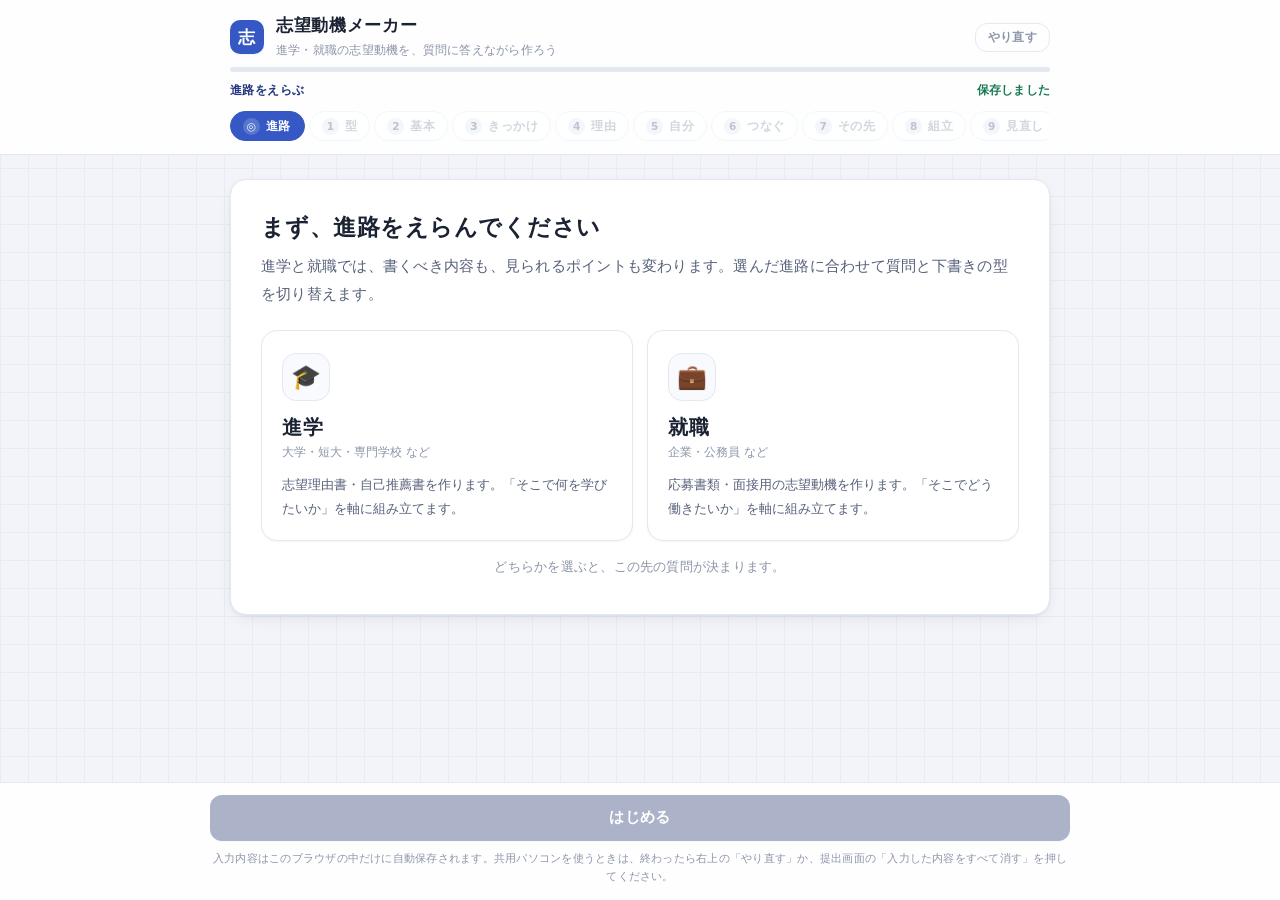
==== commit 2a75841b: "入力をすべて消すボタンを、提出画面に置く 画面右上の「やり直す」は前からあるが、この名前では何が起きるのか 分からない（「1つ前に戻る」くらいの意味に読める）。 提出画面のいちばん下に、はっきりした場" ====
--- a/index.html
+++ b/index.html
@@ -19,7 +19,7 @@
         <h1 id="appTitle">志望動機メーカー</h1>
         <p id="appSubtitle"></p>
       </div>
-      <button type="button" id="resetBtn" class="btn btn--ghost">やり直す</button>
+      <button type="button" id="resetBtn" class="btn btn--ghost" title="入力した内容をすべて消して、最初からやり直します">やり直す</button>
     </div>
 
     <div class="progress">
@@ -39,7 +39,7 @@
       <button type="button" id="prevBtn" class="btn btn--sub">戻る</button>
       <button type="button" id="nextBtn" class="btn btn--primary">次へ進む</button>
     </div>
-    <p class="footer__note">入力内容はこのブラウザの中だけに自動保存されます。共用パソコンを使うときは、終わったら「最初からやり直す」を押してください。</p>
+    <p class="footer__note">入力内容はこのブラウザの中だけに自動保存されます。共用パソコンを使うときは、終わったら右上の「やり直す」か、提出画面の「入力した内容をすべて消す」を押してください。</p>
   </footer>
 
   <!-- 印刷専用（画面には表示されない） -->
--- a/assets/css/style.css
+++ b/assets/css/style.css
@@ -82,11 +82,13 @@
 }
 
 /* アクセント色の上に置く文字色。ライトでは白、ダークでは暗い色にする */
-:root { --on-accent: #ffffff; }
-
+:root { --on-accent: #ffffff; --on-err: #ffffff; }
+
+/* 端末の設定がダークのとき（ただし手動でライトに固定していない場合） */
 @media (prefers-color-scheme: dark) {
-  :root {
+  :root:not([data-theme="light"]) {
     --on-accent: #10141c;
+    --on-err: #2a1214;
     --accent: #8aa4f5;
     --accent-strong: #a5b9ff;
     --accent-soft: #1e2740;
@@ -119,14 +121,59 @@
     --shadow-3: 0 2px 6px rgba(0, 0, 0, .4), 0 18px 40px -14px rgba(0, 0, 0, .6);
   }
 
-  body[data-course="shingaku"] {
+  :root:not([data-theme="light"]) body[data-course="shingaku"] {
     --accent: #8aa4f5; --accent-strong: #a5b9ff; --accent-soft: #1e2740;
     --accent-line: #33406a; --accent-ink: #b9c8ff;
   }
-  body[data-course="shushoku"] {
+  :root:not([data-theme="light"]) body[data-course="shushoku"] {
     --accent: #55c2dc; --accent-strong: #7ad4e9; --accent-soft: #102b33;
     --accent-line: #1f4d5c; --accent-ink: #8fdcef;
   }
+}
+
+/* 手動でダークに固定したとき（html に data-theme="dark" が付く） */
+:root[data-theme="dark"] {
+    --on-accent: #10141c;
+    --on-err: #2a1214;
+    --accent: #8aa4f5;
+    --accent-strong: #a5b9ff;
+    --accent-soft: #1e2740;
+    --accent-line: #33406a;
+    --accent-ink: #b9c8ff;
+
+    --ink: #e7ebf4;
+    --ink-2: #a3adc2;
+    --ink-3: #79839a;
+    --bg: #11141b;
+    --bg-grain: #151924;
+    --surface: #191e29;
+    --surface-2: #1f2532;
+    --line: #2b3242;
+    --line-2: #232a38;
+
+    --ok: #5fc79b;
+    --ok-soft: #122b22;
+    --ok-line: #2c5a46;
+    --warn: #e0b054;
+    --warn-soft: #2c2413;
+    --warn-line: #5c4a22;
+    --err: #f08a8a;
+    --err-soft: #2e1a1c;
+    --err-line: #5f3235;
+    --star: #f0b642;
+
+    --shadow-1: 0 1px 2px rgba(0, 0, 0, .3);
+    --shadow-2: 0 1px 3px rgba(0, 0, 0, .35), 0 6px 18px -6px rgba(0, 0, 0, .5);
+    --shadow-3: 0 2px 6px rgba(0, 0, 0, .4), 0 18px 40px -14px rgba(0, 0, 0, .6);
+}
+
+:root[data-theme="dark"] body[data-course="shingaku"] {
+    --accent: #8aa4f5; --accent-strong: #a5b9ff; --accent-soft: #1e2740;
+    --accent-line: #33406a; --accent-ink: #b9c8ff;
+}
+:root[data-theme="dark"] body[data-course="shushoku"] {
+    --accent: #55c2dc; --accent-strong: #7ad4e9; --accent-soft: #102b33;
+    --accent-line: #1f4d5c; --accent-ink: #8fdcef;
 }
 
 /* --------------------------------------------------------------------------
@@ -255,9 +302,16 @@
   font-weight: 700;
   letter-spacing: .04em;
   color: var(--accent-ink);
+  /* 見出しが長いステップがあるので、上の帯では1行に収める
+     （全文は下のカードの見出しに出る） */
+  min-width: 0;
+  overflow: hidden;
+  text-overflow: ellipsis;
+  white-space: nowrap;
 }
 
 .saveIndicator {
+  flex: none;
   opacity: 0;
   transform: translateY(-2px);
   transition: opacity .35s, transform .35s;
@@ -504,24 +558,467 @@
   text-align: center;
 }
 
+/* 文章の型をえらぶ3問（縦にならぶ選択カード） */
+.picks {
+  display: grid;
+  gap: 10px;
+}
+
+.pickCard {
+  position: relative;
+  display: grid;
+  grid-template-columns: 26px 1fr;
+  align-items: start;
+  gap: 2px 10px;
+  text-align: left;
+  padding: 15px 16px;
+  cursor: pointer;
+  font-family: inherit;
+  color: inherit;
+  border: 1.5px solid var(--line);
+  border-radius: var(--r-md);
+  background: var(--surface);
+  transition: border-color .16s, background-color .16s, transform .16s;
+}
+.pickCard:hover { border-color: var(--accent-line); background: var(--surface-2); }
+.pickCard:active { transform: translateY(1px); }
+
+.pickCard__mark {
+  grid-row: 1 / span 2;
+  width: 22px; height: 22px;
+  margin-top: 1px;
+  border-radius: 50%;
+  display: grid; place-items: center;
+  border: 1.5px solid var(--line);
+  background: var(--surface-2);
+  font-size: 12px; font-weight: 700;
+  line-height: 1;
+}
+.pickCard__label { font-size: 15px; font-weight: 600; line-height: 1.6; }
+.pickCard__note { font-size: 12.5px; color: var(--ink-3); line-height: 1.7; }
+
+.pickCard.is-on {
+  border-color: var(--accent);
+  background: var(--accent-soft);
+  box-shadow: var(--ring);
+}
+.pickCard.is-on .pickCard__label { color: var(--accent-ink); }
+.pickCard.is-on .pickCard__mark {
+  background: var(--accent);
+  border-color: var(--accent);
+  color: var(--on-accent);
+  animation: pop .24s cubic-bezier(.2, 1.4, .4, 1) both;
+}
+
+.field.has-error .pickCard { border-color: var(--err-line); }
+
+.sep {
+  height: 0;
+  margin: 26px 0 22px;
+  border: 0;
+  border-top: 1px solid var(--line);
+}
+
+/* 「いまの型」の帯（STEP 6 の上に置く） */
+.tplNow {
+  display: flex;
+  align-items: center;
+  gap: 12px;
+  flex-wrap: wrap;
+  padding: 14px 16px;
+  margin-bottom: 18px;
+  border: 1.5px solid var(--accent-line);
+  border-radius: var(--r-md);
+  background: var(--accent-soft);
+}
+.tplNow__body { flex: 1; min-width: 200px; display: grid; gap: 2px; }
+.tplNow__cap { font-size: 11.5px; letter-spacing: .08em; color: var(--ink-3); }
+.tplNow__name { font-size: 16px; color: var(--accent-ink); }
+.tplNow__order { font-size: 12px; color: var(--ink-2); line-height: 1.7; }
+
+.btn--sm { padding: 9px 14px; font-size: 13px; }
+
 /* --------------------------------------------------------------------------
    6. 入力欄
    -------------------------------------------------------------------------- */
-.field { margin-bottom: 30px; }
-
-.field__label {
+
+/* この設問セットがどの型のものかを示す帯 */
+.tplNote {
+  display: flex;
+  align-items: baseline;
+  flex-wrap: wrap;
+  gap: 6px;
+  margin: 0 0 14px;
+  font-size: 12.5px;
+  color: var(--ink-3);
+}
+.tplNote__name {
+  font-weight: 700;
+  color: var(--accent-ink);
+  background: var(--accent-soft);
+  border: 1px solid var(--accent-line);
+  border-radius: var(--r-full);
+  padding: 2px 10px;
+  font-size: 12px;
+}
+.tplNote__link {
+  margin-left: auto;
+  border: 0;
+  background: none;
+  padding: 0;
+  font-family: inherit;
+  font-size: 12px;
+  color: var(--accent);
+  text-decoration: underline;
+  cursor: pointer;
+}
+.tplNote__link:hover { color: var(--accent-strong); }
+
+/* ステップの進み具合。「あと何問か」が見えると、途中で投げ出しにくい */
+.stepBar {
   display: flex;
   align-items: center;
+  gap: 12px;
   flex-wrap: wrap;
-  gap: 8px;
-  font-weight: 700;
-  font-size: 15.5px;
-  margin-bottom: 5px;
+  margin: 0 0 26px;
+  padding: 12px 14px;
+  border: 1px solid var(--line);
+  border-radius: var(--r-md);
+  background: var(--surface-2);
+}
+.stepBar__body { flex: 1; min-width: 190px; display: grid; gap: 6px; }
+.stepBar__count { font-size: 12.5px; color: var(--ink-2); font-variant-numeric: tabular-nums; }
+.stepBar__track {
+  height: 5px;
+  border-radius: var(--r-full);
+  background: var(--line);
+  overflow: hidden;
+}
+.stepBar__fill {
+  display: block;
+  height: 100%;
+  width: 0;
+  border-radius: var(--r-full);
+  background: var(--accent);
+  transition: width .3s cubic-bezier(.2, .8, .2, 1), background-color .3s;
+}
+.stepBar__fill.is-done { background: var(--ok); }
+
+/* 左の帯が何を表すのかを、ステップごとに一度だけ示す */
+.stepBar__legend { display: flex; flex-wrap: wrap; gap: 4px 16px; }
+.legend {
+  display: inline-flex;
+  align-items: center;
+  gap: 6px;
+  font-size: 11.5px;
+  color: var(--ink-3);
+  font-variant-numeric: tabular-nums;
+}
+.legend__bar { width: 3px; height: 13px; border-radius: 2px; }
+.legend--required .legend__bar { background: var(--err-line); }
+.legend--optional .legend__bar {
+  background: none;
+  border-left: 3px dotted var(--line);
+  width: 3px;
+}
+
+
+/* 同じ話題の設問のまとまり。「それは」が何を指すかを、囲みで示す */
+.qgroup {
+  position: relative;
+  margin: 0 0 38px;
+  padding: 0 0 4px;
+}
+.qgroup:last-of-type { margin-bottom: 8px; }
+
+/* 大題。設問より一段大きくして、どこからどこまでが一まとまりかを見せる */
+.qgroup__head {
+  display: flex;
+  align-items: center;
+  gap: 11px;
+  margin: 0 0 6px;
+  padding-bottom: 11px;
+  border-bottom: 2px solid var(--accent-line);
+  font-size: 21px;
+  letter-spacing: .01em;
+}
+.qgroup__no {
+  flex: none;
+  width: 30px; height: 30px;
+  border-radius: 9px;
+  display: grid; place-items: center;
+  background: var(--accent);
+  color: var(--on-accent);
+  font-size: 15px;
+  font-weight: 700;
+  line-height: 1;
+  font-variant-numeric: tabular-nums;
+}
+.qgroup__name { font-weight: 700; color: var(--accent-ink); line-height: 1.4; }
+.qgroup__desc {
+  margin: 0 0 22px;
+  font-size: 12.5px;
+  color: var(--ink-3);
+  line-height: 1.85;
+}
+
+.qgroup .field:last-child { margin-bottom: 18px; }
+
+@media (max-width: 520px) {
+  .qgroup__head { font-size: 18px; gap: 9px; }
+  .qgroup__no { width: 26px; height: 26px; font-size: 13px; }
+}
+
+/* 前の答えの引用。この設問が何についてのものかを示す */
+.field__refer {
+  display: none;
+  margin: 0 0 4px;
+  font-size: 12px;
+  line-height: 1.7;
+  color: var(--accent-ink);
+}
+.field__refer.is-on { display: block; }
+.field__refer::before {
+  content: "▸ ";
+  color: var(--accent);
+}
+
+/* 設問を出し入れしたときに、ブラウザが勝手にスクロールを動かさないようにする
+   （位置は render() 側で、触っていた設問を基準に戻している） */
+#view { overflow-anchor: none; }
+
+/* 答え終わった設問。1行にたたんで、まだ答えていないところを目立たせる */
+.fieldDone {
+  display: flex;
+  align-items: flex-start;
+  gap: 10px;
+  width: 100%;
+  margin-bottom: 10px;
+  padding: 10px 13px;
+  text-align: left;
+  background: var(--surface-2);
+  border: 1px solid var(--line-2);
+  border-left: 3px solid var(--ok-line);
+  border-radius: var(--r-sm);
+  cursor: pointer;
+  font: inherit;
+  color: inherit;
+  transition: background .12s, border-color .12s;
+}
+.fieldDone:hover { background: var(--accent-soft); border-color: var(--accent-line); }
+.fieldDone:focus-visible { outline: 2px solid var(--accent); outline-offset: 2px; }
+.fieldDone--optional { border-left-style: dotted; border-left-color: var(--line); }
+
+.fieldDone__check {
+  flex: none;
+  width: 18px; height: 18px;
+  margin-top: 2px;
+  border-radius: 50%;
+  display: grid; place-items: center;
+  background: var(--ok-soft);
+  color: var(--ok);
+  border: 1px solid var(--ok-line);
+  font-size: 10px;
+  font-weight: 700;
+  line-height: 1;
+}
+.fieldDone__body { flex: 1; min-width: 0; display: grid; gap: 2px; }
+.fieldDone__q {
+  font-size: 12px;
+  color: var(--ink-3);
+  line-height: 1.6;
+}
+.fieldDone__a {
+  font-size: 14.5px;
+  font-weight: 700;
+  line-height: 1.65;
+  color: var(--ink);
+  overflow-wrap: anywhere;
+}
+.fieldDone__a:empty::before { content: "（空のまま）"; font-weight: 400; color: var(--ink-3); }
+.fieldDone__edit {
+  flex: none;
+  align-self: center;
+  font-size: 11.5px;
+  color: var(--accent-ink);
+  border: 1px solid var(--accent-line);
+  border-radius: var(--r-full);
+  padding: 2px 10px;
+  line-height: 1.7;
+}
+
+/* ステップバーのボタンは、画面が狭いときは縦に並べない */
+.stepBar__btns { display: flex; flex-wrap: wrap; gap: 8px; }
+
+.field { margin-bottom: 30px; }
+
+/* 必須と任意は、色の濃さではなく「帯があるか／ないか」で見分ける。
+   小さなバッジの色ちがいだけでは、並んだときに区別がつかないため */
+.field--required {
+  padding-left: 13px;
+  border-left: 3px solid var(--err-line);
+}
+.field--optional {
+  padding-left: 13px;
+  border-left: 3px dotted var(--line);
+}
+.field--required.is-answered { border-left-color: var(--ok-line); }
+.field.has-error { border-left-color: var(--err); }
+
+
+
+/* 1行目：番号・必須／任意・入力済の印 */
+.field__meta {
+  display: flex;
+  align-items: center;
+  gap: 7px;
+  margin-bottom: 3px;
+}
+.field__no {
+  flex: none;
+  font-size: 11.5px;
+  font-weight: 700;
+  letter-spacing: .06em;
+  color: var(--ink-3);
+  font-variant-numeric: tabular-nums;
+}
+
+.field__done {
+  display: none;
+  margin-left: auto;
+  padding: 2px 9px;
+  border-radius: var(--r-full);
+  background: var(--ok-soft);
+  color: var(--ok);
+  border: 1px solid var(--ok-line);
+  font-size: 10.5px;
+  font-weight: 700;
+  letter-spacing: .04em;
+  line-height: 1.7;
+}
+.field.is-answered .field__done { display: block; }
+.field.is-answered .field__no { color: var(--ok); }
+
+/* 2行目：質問文（＋ 後ろに必須／任意） */
+.field__label {
+  display: block;
+  font-weight: 700;
+  font-size: 16px;
+  line-height: 1.65;
+  margin-bottom: 6px;
   letter-spacing: .02em;
 }
+.field__label .badge {
+  margin-left: 8px;
+  vertical-align: 3px;
+}
+
+/* 任意は「引っ込む」側。塗りも枠も持たせない */
+.badge--optional {
+  background: none;
+  color: var(--ink-3);
+  border: 1px dotted var(--line);
+  font-weight: 400;
+  letter-spacing: 0;
+}
+
+/* 説明・例・注意のまとまり。たたむと質問と入力欄だけになる */
+.field__help { margin-bottom: 9px; }
+.field__help > *:last-child { margin-bottom: 0; }
+
+.field__help--fold {
+  margin-bottom: 9px;
+  border: 1px dashed var(--line);
+  border-radius: var(--r-sm);
+  padding: 0 11px;
+}
+.field__help--fold[open] { padding-bottom: 10px; }
+.field__helpSum {
+  cursor: pointer;
+  padding: 7px 0;
+  font-size: 12px;
+  color: var(--ink-3);
+  list-style: none;
+}
+.field__helpSum::-webkit-details-marker { display: none; }
+.field__helpSum::before { content: "＋ "; }
+.field__help--fold[open] .field__helpSum::before { content: "− "; }
+.field__helpSum:hover { color: var(--accent-ink); }
+.field__help--fold[open] .field__hint { margin-top: 0; }
 
 .field__hint { margin: 0 0 9px; font-size: 12.5px; color: var(--ink-3); line-height: 1.8; }
 .field__count { text-align: right; font-size: 11.5px; color: var(--ink-3); margin-top: 5px; font-variant-numeric: tabular-nums; }
+.field__count.is-full { color: var(--warn); font-weight: 700; }
+
+/* 書き方の例。押せない見た目にして、選択肢と区別する */
+.field__ex {
+  display: flex;
+  flex-wrap: wrap;
+  align-items: baseline;
+  gap: 6px;
+  margin: 0 0 9px;
+}
+.field__exCap {
+  font-size: 10.5px;
+  font-weight: 700;
+  letter-spacing: .1em;
+  color: var(--ink-3);
+}
+.field__exItem {
+  font-size: 12.5px;
+  color: var(--ink-2);
+  padding: 3px 9px;
+  border-radius: var(--r-sm);
+  background: var(--surface-2);
+  border: 1px dashed var(--line);
+}
+
+.field__avoid {
+  display: flex;
+  align-items: baseline;
+  gap: 7px;
+  margin: 0 0 9px;
+  font-size: 12.5px;
+  line-height: 1.8;
+  color: var(--ink-2);
+}
+.field__avoidCap {
+  flex: none;
+  font-size: 10.5px;
+  font-weight: 700;
+  letter-spacing: .08em;
+  padding: 2px 8px;
+  border-radius: var(--r-full);
+  background: var(--warn-soft);
+  color: var(--warn);
+  border: 1px solid var(--warn-line);
+}
+
+/* 入力した言葉が本文でどんな一文になるか、その場で見せる */
+.field__preview {
+  display: none;
+  margin-top: 10px;
+  padding: 12px 14px;
+  border-radius: var(--r-md);
+  background: var(--surface-2);
+  border: 1px dashed var(--accent-line);
+}
+.field__preview.is-on { display: block; }
+.field__previewCap {
+  display: block;
+  font-size: 10.5px;
+  letter-spacing: .12em;
+  font-weight: 700;
+  color: var(--accent);
+  margin-bottom: 4px;
+}
+.field__previewText {
+  margin: 0;
+  font-family: var(--font-serif);
+  font-size: 14.5px;
+  line-height: 1.95;
+  color: var(--ink);
+}
 
 .field__error {
   margin: 7px 0 0;
@@ -536,14 +1033,21 @@
 .field.has-error .input { background: var(--err-soft); }
 
 .badge {
-  font-size: 10.5px;
-  font-weight: 700;
-  padding: 2px 8px;
+  display: inline-block;
+  font-size: 11px;
+  font-weight: 700;
+  padding: 2px 9px;
   border-radius: var(--r-full);
-  letter-spacing: .08em;
+  letter-spacing: .06em;
   line-height: 1.7;
-}
-.badge--required { background: var(--err-soft); color: var(--err); border: 1px solid var(--err-line); }
+  white-space: nowrap;
+}
+/* 必須は「前に出る」側。塗りつぶして白抜きにする */
+.badge--required {
+  background: var(--err);
+  color: var(--on-err);
+  border: 1px solid var(--err);
+}
 
 .input {
   width: 100%;
@@ -578,7 +1082,32 @@
 }
 
 /* チップ */
+.chipsBox { display: grid; gap: 8px; }
+
+.chips__meter {
+  margin: 0;
+  font-size: 11.5px;
+  color: var(--ink-3);
+  font-variant-numeric: tabular-nums;
+  transition: color .2s;
+}
+.chips__meter:empty { display: none; }
+.chips__meter.is-full { color: var(--accent-ink); font-weight: 700; }
+.chips__meter.is-hit { color: var(--warn); animation: nudge .3s ease-in-out 2; }
+
+@keyframes nudge {
+  0%, 100% { transform: translateX(0); }
+  50% { transform: translateX(3px); }
+}
+
 .chips { display: flex; flex-wrap: wrap; gap: 8px; }
+
+/* 上限まで選んだあとの、押せないチップ */
+.chip.is-locked {
+  opacity: .38;
+  cursor: not-allowed;
+}
+.chip.is-locked:hover { border-color: var(--line); color: var(--ink-2); background: var(--surface); transform: none; }
 
 .chip {
   display: inline-flex;
@@ -698,6 +1227,35 @@
   color: var(--ink);
 }
 
+/* 魅力カード②の、良い例とよくない例 */
+.attrCard__ex {
+  display: grid;
+  gap: 5px;
+  margin: 0 0 10px;
+}
+.attrCard__exGood,
+.attrCard__exBad {
+  display: flex;
+  align-items: baseline;
+  gap: 7px;
+  margin: 0;
+  font-size: 12.5px;
+  line-height: 1.8;
+}
+.attrCard__exGood { color: var(--ink-2); }
+.attrCard__exBad { color: var(--ink-3); }
+.attrCard__exMark {
+  flex: none;
+  width: 17px; height: 17px;
+  border-radius: 50%;
+  display: grid; place-items: center;
+  font-size: 11px;
+  font-weight: 700;
+  line-height: 1;
+}
+.attrCard__exGood .attrCard__exMark { background: var(--ok-soft, var(--surface-2)); color: var(--ok, var(--accent)); }
+.attrCard__exBad .attrCard__exMark { background: var(--err-soft); color: var(--err); }
+
 .attrCard__add {
   width: 100%;
   font-family: inherit;
@@ -782,8 +1340,9 @@
   gap: 9px;
   font-weight: 700;
   font-size: 14.5px;
-  margin-bottom: 7px;
-}
+  margin-bottom: 4px;
+}
+.why__hint { margin: 0 0 8px; font-size: 12px; color: var(--ink-3); line-height: 1.8; }
 .why__no {
   flex: none;
   background: var(--accent);
@@ -1111,6 +1670,40 @@
 }
 .btn--sub:not(:disabled):hover { border-color: var(--accent); color: var(--accent-ink); background: var(--surface-2); }
 
+/* 押すと元にもどせない操作。ふだんは静かに、押すときははっきりと */
+.btn--danger {
+  background: var(--surface);
+  border-color: var(--err-line);
+  color: var(--err);
+  font-weight: 700;
+}
+.btn--danger:not(:disabled):hover {
+  background: var(--err);
+  border-color: var(--err);
+  color: var(--on-err);
+}
+
+/* 提出画面のいちばん下に置く、入力を消すためのまとまり */
+.reset {
+  margin-top: 30px;
+  padding: 18px;
+  border: 1px dashed var(--line);
+  border-radius: var(--r-md);
+  background: var(--surface-2);
+}
+.reset__title {
+  margin: 0 0 6px;
+  font-size: 14px;
+  font-weight: 700;
+  color: var(--ink-2);
+}
+.reset__note {
+  margin: 0 0 14px;
+  font-size: 12.5px;
+  line-height: 1.85;
+  color: var(--ink-3);
+}
+
 .btn--ghost {
   background: transparent;
   border-color: var(--line);
